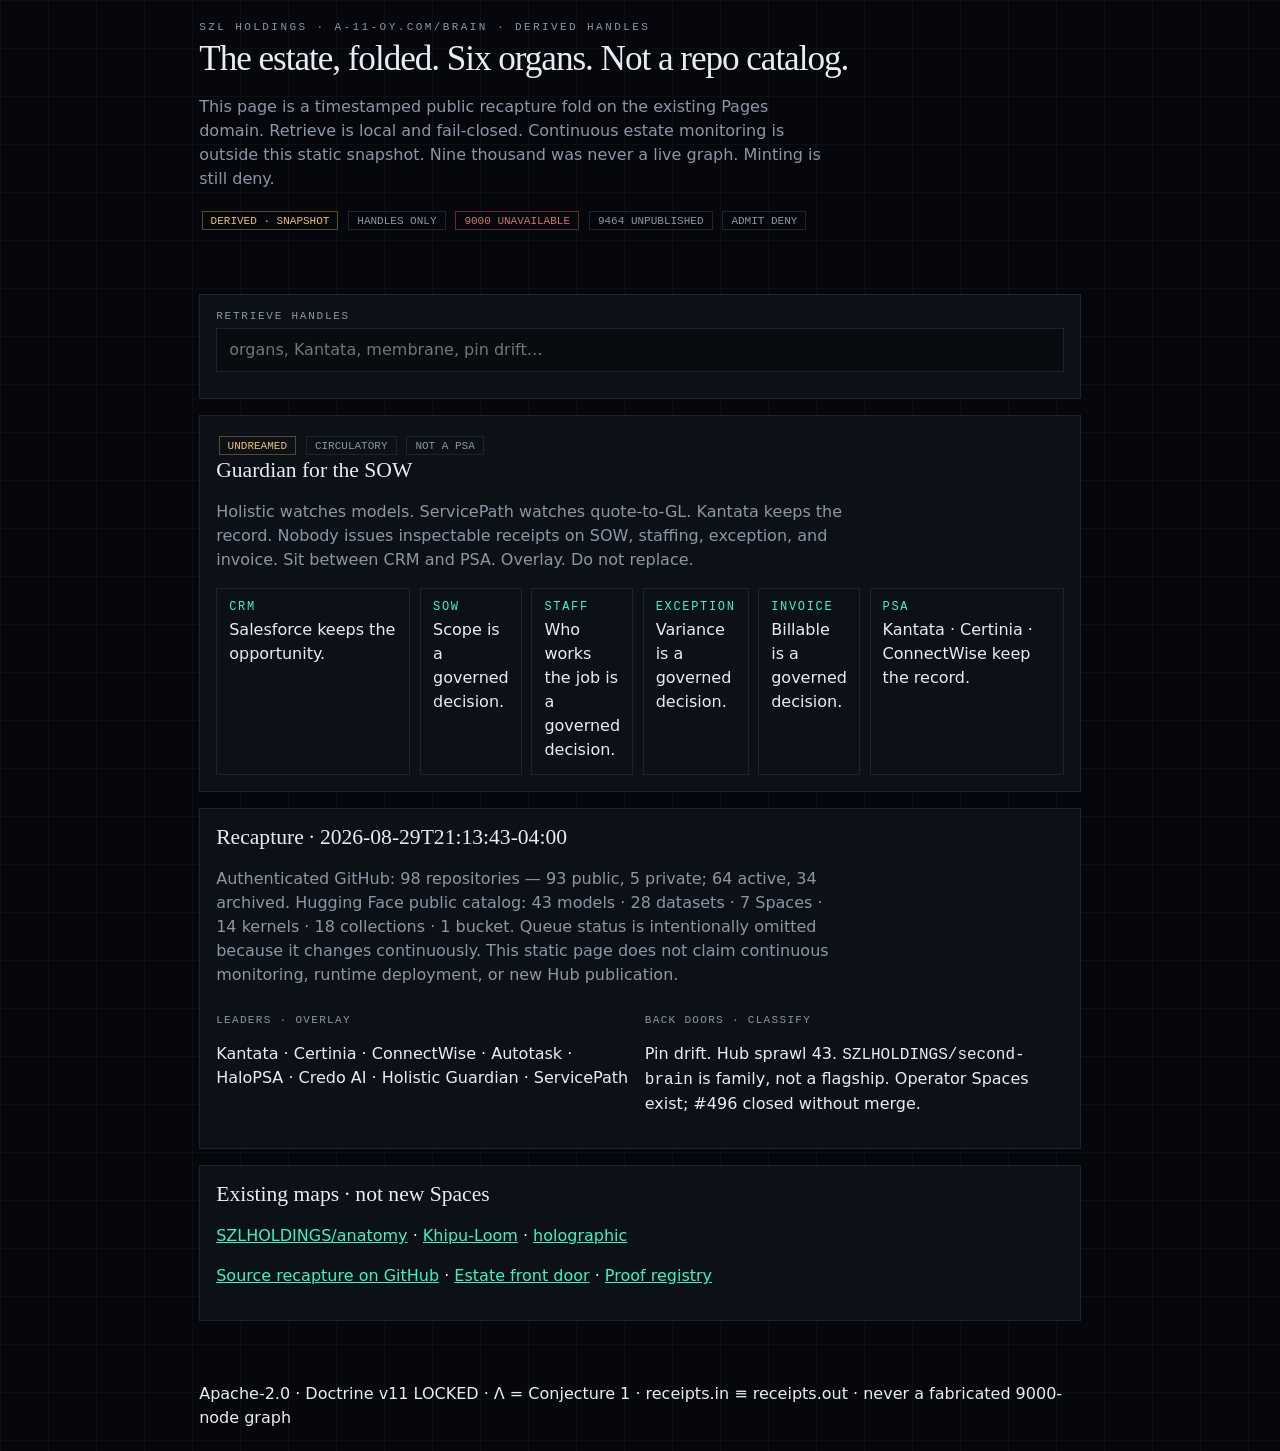
==== brain/index.html @ 0ca871c2 "fix(pages): rebase remaining identities to apex Signed-off-by: szl-build-fix[bot] <41898282+github-a" ====
<!doctype html>
<html lang="en">
<head>
<meta charset="utf-8">
<meta name="viewport" content="width=device-width,initial-scale=1">
<title>Second brain — SZL Holdings · handles only</title>
<meta name="description" content="Derived second brain. Handles only. Fail closed. 9000 UNAVAILABLE. Guardian for the SOW sits between CRM and PSA. Minting DENY.">
<link rel="canonical" href="https://a-11-oy.com/brain/">
<meta name="theme-color" content="#05070d">
<meta property="og:title" content="Second brain — SZL Holdings">
<meta property="og:description" content="Handles only. Fail closed. Guardian for the SOW. Not a 9000-node graph.">
<meta property="og:url" content="https://a-11-oy.com/brain/">
<meta property="og:image" content="https://a-11-oy.com/assets/hero.png">
<style>
:root{--bg:#05070d;--ink:#e8edf4;--muted:#8b96a6;--line:#1c2430;--gold:#e8c074;--proof:#3af4c8;--danger:#d4736a}
*{box-sizing:border-box}html,body{margin:0;background:var(--bg);color:var(--ink);font:16px/1.5 ui-sans-serif,system-ui,sans-serif}
body{min-height:100vh;background-image:linear-gradient(rgba(58,244,200,.04) 1px,transparent 1px),linear-gradient(90deg,rgba(58,244,200,.04) 1px,transparent 1px);background-size:48px 48px}
a{color:var(--proof)}button,input{font:inherit}
header,main,footer{max-width:920px;margin:0 auto;padding:1.4rem 1.2rem}
.ey{font:11px/1 ui-monospace,Menlo,monospace;letter-spacing:.22em;text-transform:uppercase;color:var(--muted)}
h1{font:500 2.2rem/1.1 Georgia,serif;letter-spacing:-.03em;margin:.4rem 0 0}
h2{font:500 1.35rem/1.2 Georgia,serif;margin:0 0 .5rem}
.lede{color:var(--muted);max-width:62ch}
.panel{border:1px solid var(--line);background:#0c1118;padding:1rem;margin:1rem 0}
.chip{display:inline-block;border:1px solid var(--line);padding:.18rem .5rem;margin:.15rem;font:11px ui-monospace,Menlo,monospace;color:var(--muted)}
.gold{color:var(--gold);border-color:#5a4a28}
.danger{color:var(--danger);border-color:#5a2e2a}
.grid{display:grid;gap:.6rem}
@media(min-width:640px){.grid.four{grid-template-columns:repeat(4,1fr)}.grid.three{grid-template-columns:0.8fr 1.6fr 0.8fr}.grid.two{grid-template-columns:1fr 1fr}}
.cell{border:1px solid var(--line);padding:.75rem}
.cell strong{display:block;font:12px/1 ui-monospace,Menlo,monospace;letter-spacing:.14em;text-transform:uppercase;color:var(--proof);margin-bottom:.35rem}
label{display:block;font:11px/1 ui-monospace,Menlo,monospace;letter-spacing:.16em;text-transform:uppercase;color:var(--muted);margin-bottom:.4rem}
input{width:100%;height:44px;background:#080b10;border:1px solid var(--line);color:var(--ink);padding:0 .75rem}
.miss{color:var(--gold);font-size:.9rem}
ul.handles{list-style:none;padding:0;margin:.6rem 0 0}
ul.handles li{border-top:1px solid var(--line);padding:.55rem 0}
.k{font:11px ui-monospace,Menlo,monospace;letter-spacing:.12em;text-transform:uppercase;color:var(--muted)}
button{cursor:pointer;background:transparent;color:var(--proof);border:1px solid #1a5c4e;padding:.55rem .9rem;min-height:44px}
</style>
</head>
<body>
<header>
  <div class="ey">SZL Holdings · a-11-oy.com/brain · derived handles</div>
  <h1>The estate, folded. Six organs. Not a repo catalog.</h1>
  <p class="lede">This page is a timestamped public recapture fold on the existing Pages domain. Retrieve is local and fail-closed. Continuous estate monitoring is outside this static snapshot. Nine thousand was never a live graph. Minting is still deny.</p>
  <span class="chip gold">DERIVED · SNAPSHOT</span>
  <span class="chip">HANDLES ONLY</span>
  <span class="chip danger">9000 UNAVAILABLE</span>
  <span class="chip">9464 UNPUBLISHED</span>
  <span class="chip">ADMIT DENY</span>
</header>
<main>
  <section class="panel">
    <label for="q">Retrieve handles</label>
    <input id="q" type="search" placeholder="organs, Kantata, membrane, pin drift…" autocomplete="off">
    <p class="miss" id="miss" hidden>No handle. Maskaq abstains. Nothing is fabricated LIVE.</p>
    <ul class="handles" id="hits"></ul>
  </section>

  <section class="panel">
    <span class="chip gold">UNDREAMED</span>
    <span class="chip">CIRCULATORY</span>
    <span class="chip">NOT A PSA</span>
    <h2>Guardian for the SOW</h2>
    <p class="lede">Holistic watches models. ServicePath watches quote-to-GL. Kantata keeps the record. Nobody issues inspectable receipts on SOW, staffing, exception, and invoice. Sit between CRM and PSA. Overlay. Do not replace.</p>
    <div class="grid three" style="margin-top:1rem">
      <div class="cell"><strong>CRM</strong>Salesforce keeps the opportunity.</div>
      <div class="grid four">
        <div class="cell"><strong>SOW</strong>Scope is a governed decision.</div>
        <div class="cell"><strong>Staff</strong>Who works the job is a governed decision.</div>
        <div class="cell"><strong>Exception</strong>Variance is a governed decision.</div>
        <div class="cell"><strong>Invoice</strong>Billable is a governed decision.</div>
      </div>
      <div class="cell"><strong>PSA</strong>Kantata · Certinia · ConnectWise keep the record.</div>
    </div>
  </section>

  <section class="panel">
    <h2>Recapture · 2026-08-29T21:13:43-04:00</h2>
    <p class="lede">Authenticated GitHub: 98 repositories — 93 public, 5 private; 64 active, 34 archived. Hugging Face public catalog: 43 models · 28 datasets · 7 Spaces · 14 kernels · 18 collections · 1 bucket. Queue status is intentionally omitted because it changes continuously. This static page does not claim continuous monitoring, runtime deployment, or new Hub publication.</p>
    <div class="grid two" style="margin-top:.8rem">
      <div>
        <p class="k">Leaders · overlay</p>
        <p>Kantata · Certinia · ConnectWise · Autotask · HaloPSA · Credo AI · Holistic Guardian · ServicePath</p>
      </div>
      <div>
        <p class="k">Back doors · classify</p>
        <p>Pin drift. Hub sprawl 43. <code>SZLHOLDINGS/second-brain</code> is family, not a flagship. Operator Spaces exist; #496 closed without merge.</p>
      </div>
    </div>
  </section>

  <section class="panel">
    <h2>Existing maps · not new Spaces</h2>
    <p><a href="https://huggingface.co/spaces/SZLHOLDINGS/anatomy">SZLHOLDINGS/anatomy</a> · <a href="https://huggingface.co/spaces/SZLHOLDINGS/Khipu-Loom">Khipu-Loom</a> · <a href="https://huggingface.co/spaces/SZLHOLDINGS/holographic">holographic</a></p>
    <p><a href="https://github.com/szl-holdings/.github/blob/main/docs/SECOND_BRAIN_GROWN.md">Source recapture on GitHub</a> · <a href="https://a-11-oy.com/">Estate front door</a> · <a href="https://a11oy.net">Proof registry</a></p>
  </section>
</main>
<footer>Apache-2.0 · Doctrine v11 LOCKED · Λ = Conjecture 1 · receipts.in ≡ receipts.out · never a fabricated 9000-node graph</footer>
<script>
const HANDLES = [
  {label:"this OS /brain", kind:"surface", note:"Live derived navigator. Pulse is user-initiated."},
  {label:"a-11-oy.com/brain", kind:"surface", note:"Public fold on the existing Pages domain."},
  {label:"Kantata", kind:"leader", note:"PSA incumbent. Overlay, do not replace."},
  {label:"Certinia", kind:"leader", note:"Salesforce-native PSA. System of record."},
  {label:"ConnectWise PSA", kind:"incumbent", note:"IT/MSP PSA. Ticket-to-billing record."},
  {label:"Autotask PSA", kind:"incumbent", note:"Kaseya Datto. Enterprise MSP record."},
  {label:"HaloPSA", kind:"incumbent", note:"MSP all-in-one. Record stays theirs."},
  {label:"Credo AI", kind:"leader", note:"AI inventory and policy. No SOW receipts."},
  {label:"Holistic AI", kind:"leader", note:"Guardian Agents watch models, not SOWs."},
  {label:"ServicePath", kind:"leader", note:"CRM-GL missing mile. Adjacent, not SOW-to-margin."},
  {label:"Guardian for the SOW", kind:"wedge", note:"Inspectable receipts on SOW, staff, exception, invoice."},
  {label:"Pin drift", kind:"estate", note:"Wrong six pins. Target .github, a11oy, platform, docs-site, a11oy-net, killinchu."},
  {label:"GitHub snapshot 98 repositories", kind:"estate", note:"93 public, 5 private; 64 active, 34 archived at 2026-08-29T21:13:43-04:00."},
  {label:"Hub snapshot 7 Spaces", kind:"estate", note:"43 models, 28 datasets, 14 kernels, 18 collections, and 1 bucket at the same snapshot."},
  {label:"SZLHOLDINGS/second-brain", kind:"estate", note:"Appeared. Classified family. This fold is the public navigator."},
  {label:"9000-node claim", kind:"gap", note:"UNAVAILABLE. cytoscape nodeRepulsion:9000, not a knowledge graph."}
];
const q = document.getElementById("q");
const hits = document.getElementById("hits");
const miss = document.getElementById("miss");
function render(list, abstain){
  miss.hidden = !abstain;
  hits.innerHTML = list.map(h => `<li><p>${h.label}</p><p class="k">${h.kind}</p><p class="lede">${h.note}</p></li>`).join("");
}
q.addEventListener("input", () => {
  const n = q.value.trim().toLowerCase();
  if (n.length < 2) { render([], false); return; }
  const found = HANDLES.filter(h => (h.label+" "+h.note+" "+h.kind).toLowerCase().includes(n)).slice(0,8);
  render(found, found.length === 0);
});
</script>
</body>
</html>
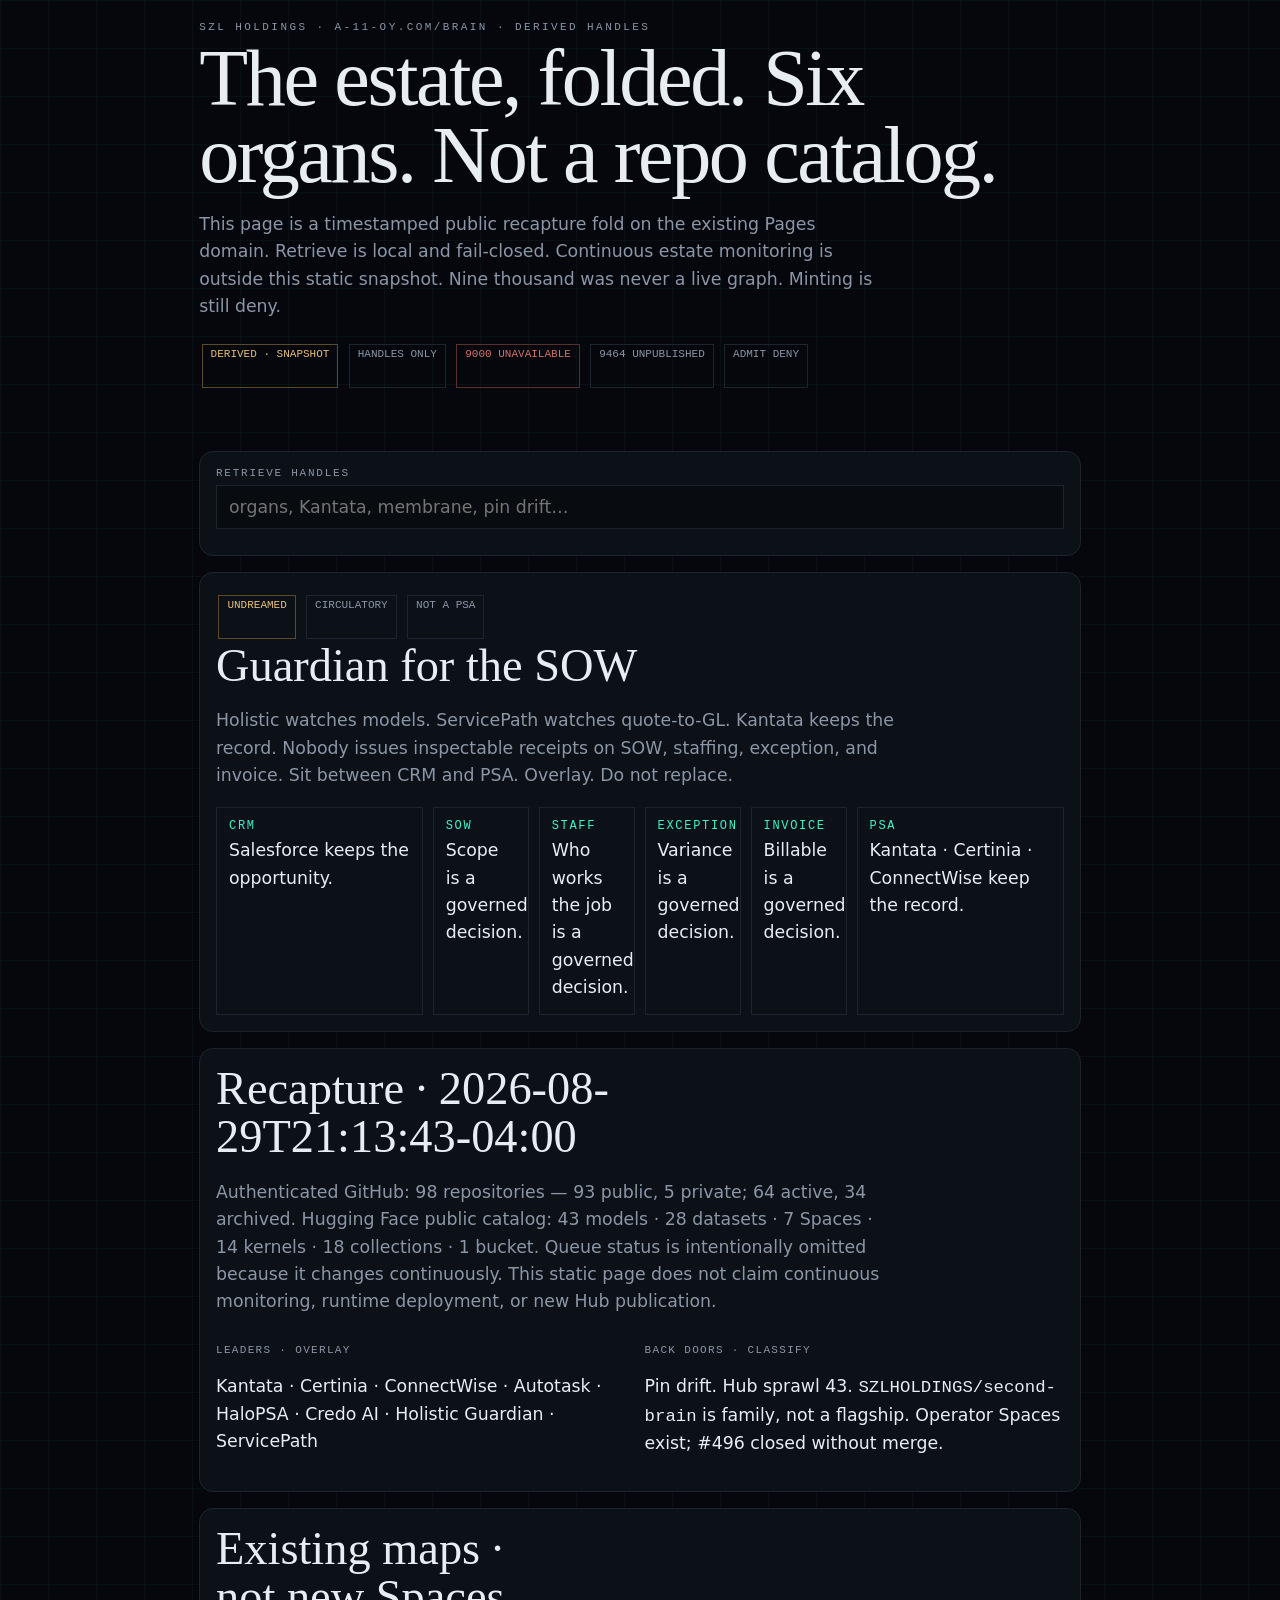
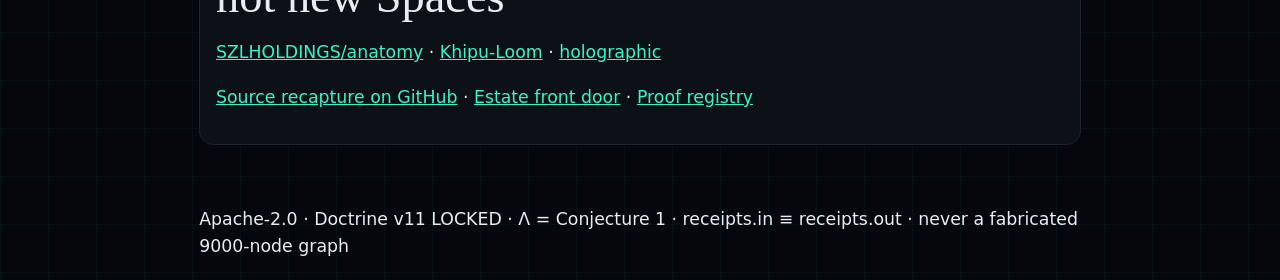
==== commit 58c5d606: "feat(frontend): bind responsive v3 across apex surfaces Signed-off-by: SZL Apex Responsive Controlle" ====
--- a/brain/index.html
+++ b/brain/index.html
@@ -37,6 +37,7 @@
 .k{font:11px ui-monospace,Menlo,monospace;letter-spacing:.12em;text-transform:uppercase;color:var(--muted)}
 button{cursor:pointer;background:transparent;color:var(--proof);border:1px solid #1a5c4e;padding:.55rem .9rem;min-height:44px}
 </style>
+  <link rel="stylesheet" href="/assets/szl-responsive-apex-v3.css" data-szl-responsive-apex-v3="style" />
 </head>
 <body>
 <header>
@@ -130,5 +131,6 @@
   render(found, found.length === 0);
 });
 </script>
+  <script src="/assets/szl-responsive-apex-v3.js" defer data-szl-responsive-apex-v3="script"></script>
 </body>
 </html>
--- a/assets/szl-responsive-apex-v3.css
+++ b/assets/szl-responsive-apex-v3.css
@@ -0,0 +1,362 @@
+/*
+ * SZL Apex Responsive Experience v3
+ * Mobile-first product-front-door composition for a-11-oy.com.
+ * The apex remains a static front door; dynamic runtime functions live at the
+ * canonical A11oy Space and are linked honestly by the published pages.
+ */
+
+:root {
+  --apex-stage: 100rem;
+  --apex-reading: 70ch;
+  --apex-gutter: clamp(1rem, 2.5vw, 2.8rem);
+  --apex-gap: clamp(.85rem, 1.7vw, 1.5rem);
+  --apex-section: clamp(3.5rem, 8vw, 9rem);
+  --apex-touch: 44px;
+  --apex-touch-coarse: 48px;
+  --apex-safe-top: env(safe-area-inset-top, 0px);
+  --apex-safe-bottom: env(safe-area-inset-bottom, 0px);
+  --apex-h1: clamp(2.5rem, 1.65rem + 4.2vw, 7rem);
+  --apex-h2: clamp(1.75rem, 1.3rem + 2vw, 3.7rem);
+  --apex-h3: clamp(1.18rem, 1rem + .85vw, 1.9rem);
+  --apex-body: clamp(.98rem, .94rem + .18vw, 1.12rem);
+  --apex-progress: 0%;
+}
+
+html {
+  min-inline-size: 20rem;
+  max-inline-size: 100%;
+  overflow-x: clip;
+  scroll-padding-top: calc(4.5rem + var(--apex-safe-top));
+  text-size-adjust: 100%;
+  -webkit-text-size-adjust: 100%;
+}
+
+*, *::before, *::after {
+  box-sizing: border-box;
+  min-inline-size: 0;
+}
+
+body {
+  max-inline-size: 100%;
+  overflow-x: clip;
+  font-size: var(--apex-body);
+  line-height: 1.58;
+  text-rendering: optimizeLegibility;
+  -webkit-font-smoothing: antialiased;
+}
+
+body::after {
+  content: "";
+  position: fixed;
+  z-index: 9999;
+  inset-block-start: 0;
+  inset-inline-start: 0;
+  inline-size: var(--apex-progress);
+  block-size: 2px;
+  pointer-events: none;
+  background: currentColor;
+  opacity: .72;
+}
+
+:where(main, [role="main"]) {
+  inline-size: min(100%, var(--apex-stage));
+  margin-inline: auto;
+}
+
+:where(.container, .shell, .stage, .page-shell, .site-shell, .section-inner,
+  [data-apex-container]) {
+  inline-size: min(100%, var(--apex-stage));
+  margin-inline: auto;
+  padding-inline: var(--apex-gutter);
+}
+
+:where(article, section, header, footer, nav, aside) {
+  scroll-margin-top: calc(4.5rem + var(--apex-safe-top));
+}
+
+:where(.prose, .copy, .lede, .description, .intro, [data-apex-reading]) {
+  max-inline-size: var(--apex-reading);
+  overflow-wrap: anywhere;
+  text-wrap: pretty;
+}
+
+:where(h1, h2, h3, h4, h5, h6) {
+  max-inline-size: 24ch;
+  overflow-wrap: anywhere;
+  text-wrap: balance;
+}
+
+h1 { font-size: var(--apex-h1); line-height: .96; }
+h2 { font-size: var(--apex-h2); line-height: 1.04; }
+h3 { font-size: var(--apex-h3); line-height: 1.14; }
+
+:where(p, li, dd, dt, figcaption, blockquote) { overflow-wrap: anywhere; }
+
+:where(img, picture, video, canvas, svg, iframe) {
+  display: block;
+  max-inline-size: 100%;
+}
+:where(img, video, canvas, svg) { block-size: auto; }
+
+:where(canvas, iframe, .visual, .hero-visual, .hologram, [data-apex-visual]) {
+  inline-size: 100%;
+  max-inline-size: 100%;
+  aspect-ratio: var(--apex-visual-ratio, 16 / 9);
+  contain: layout paint;
+}
+
+:where(pre, .code-block, .json-block) {
+  max-inline-size: 100%;
+  overflow: auto;
+  overscroll-behavior-inline: contain;
+  scrollbar-gutter: stable;
+  -webkit-overflow-scrolling: touch;
+  white-space: pre;
+  tab-size: 2;
+}
+
+:where(code, samp, kbd) { font-variant-ligatures: none; }
+
+:where(.table-wrap, .table-scroll, [data-apex-table-scroll]) {
+  max-inline-size: 100%;
+  overflow-x: auto;
+  overscroll-behavior-inline: contain;
+  scrollbar-gutter: stable;
+  -webkit-overflow-scrolling: touch;
+}
+
+:where(table) {
+  inline-size: 100%;
+  max-inline-size: 100%;
+  border-collapse: collapse;
+}
+:where(th, td) { overflow-wrap: anywhere; vertical-align: top; }
+
+:where(button, [role="button"], input, select, textarea, summary,
+  a[class*="button"], a[class*="btn"], .chip, .tab, [role="tab"]) {
+  min-block-size: var(--apex-touch);
+  max-inline-size: 100%;
+  touch-action: manipulation;
+  -webkit-tap-highlight-color: transparent;
+}
+
+:where(button, [role="button"], a, input, select, textarea, summary, [tabindex]):focus-visible {
+  outline: max(2px, .14em) solid currentColor;
+  outline-offset: 3px;
+}
+
+:where(input:not([type="checkbox"]):not([type="radio"]), select, textarea) {
+  inline-size: 100%;
+  max-inline-size: 100%;
+  font: inherit;
+}
+
+:where(dialog, [role="dialog"], .modal, .drawer, .sheet) {
+  max-inline-size: min(calc(100vw - 2 * var(--apex-gutter)), 72rem);
+  max-block-size: min(90dvh, 60rem);
+  overflow: auto;
+  overscroll-behavior: contain;
+}
+
+:where(.grid, .card-grid, .feature-grid, .metric-grid, .product-grid,
+  .surface-grid, [data-apex-grid]) {
+  display: grid;
+  grid-template-columns: repeat(auto-fit, minmax(min(100%, var(--apex-grid-min, 17rem)), 1fr));
+  gap: var(--apex-gap);
+  align-items: stretch;
+}
+
+:where(.cluster, .actions, .button-row, .chip-row, .nav-links,
+  [data-apex-cluster]) {
+  display: flex;
+  flex-wrap: wrap;
+  gap: clamp(.5rem, 1vw, .9rem);
+  align-items: center;
+}
+
+:where(.hero, .masthead, [data-apex-hero]) {
+  min-block-size: min(82svh, 64rem);
+  padding-block: clamp(5rem, 11vh, 10rem) clamp(3rem, 8vh, 7rem);
+}
+
+:where(.hero-grid, .split, .two-column, [data-apex-split]) {
+  display: grid;
+  grid-template-columns: minmax(0, 1.05fr) minmax(0, .95fr);
+  gap: clamp(1.5rem, 4vw, 5rem);
+  align-items: center;
+}
+
+:where(.card, .panel, .tile, .module, .surface, [data-apex-panel]) {
+  container-type: inline-size;
+  border-radius: clamp(12px, 1.1vw, 22px);
+}
+
+:where(header[role="banner"], .site-header, .topbar, .nav-shell) {
+  max-inline-size: 100%;
+  padding-block-start: var(--apex-safe-top);
+}
+
+:where(.fixed-nav, .bottom-nav, .command-dock, [data-apex-dock]) {
+  max-inline-size: calc(100vw - 2 * max(.5rem, env(safe-area-inset-left, 0px)));
+  max-block-size: calc(100dvh - 1rem - var(--apex-safe-top) - var(--apex-safe-bottom));
+}
+
+:where(.status-page, .pointer-page, [data-apex-pointer]) {
+  min-block-size: 100svh;
+  display: grid;
+  place-items: center;
+  padding: max(var(--apex-gutter), var(--apex-safe-top)) var(--apex-gutter) max(var(--apex-gutter), var(--apex-safe-bottom));
+}
+
+:where(.status-page > *, .pointer-page > *, [data-apex-pointer] > *) {
+  inline-size: min(100%, 48rem);
+}
+
+@container (max-width: 28rem) {
+  :where(.card, .panel, .tile, .module, .surface, [data-apex-panel]) {
+    --apex-panel-padding: 1rem;
+  }
+  :where(.card-header, .panel-header, .module-header) {
+    align-items: flex-start;
+    flex-direction: column;
+  }
+}
+
+@media (max-width: 47.999rem) {
+  :root {
+    --apex-gutter: clamp(.875rem, 4.5vw, 1.25rem);
+    --apex-gap: .85rem;
+    --apex-section: clamp(3rem, 12vw, 5rem);
+    --apex-visual-ratio: 4 / 3;
+  }
+
+  body { line-height: 1.52; }
+
+  :where(.hero, .masthead, [data-apex-hero]) {
+    min-block-size: auto;
+    padding-block: clamp(4.75rem, 16vw, 7rem) clamp(2.5rem, 10vw, 4rem);
+  }
+
+  :where(.hero-grid, .split, .two-column, [data-apex-split]) {
+    grid-template-columns: minmax(0, 1fr);
+    gap: 1.5rem;
+  }
+
+  :where(.hero-copy, .split-copy) { order: 1; }
+  :where(.hero-visual, .split-visual, [data-apex-visual]) { order: 2; }
+
+  :where(.grid, .card-grid, .feature-grid, .metric-grid, .product-grid,
+    .surface-grid, [data-apex-grid]) {
+    grid-template-columns: minmax(0, 1fr);
+  }
+
+  :where(.actions, .button-row, [data-apex-actions]) > :where(a, button) {
+    flex: 1 1 10rem;
+    justify-content: center;
+  }
+
+  :where(.fixed-nav, .bottom-nav, .command-dock, [data-apex-dock]) {
+    inset-inline: max(.5rem, env(safe-area-inset-left, 0px));
+    inline-size: auto;
+    transform: none;
+  }
+}
+
+@media (max-height: 31rem) and (orientation: landscape) {
+  :where(.hero, .masthead, [data-apex-hero]) {
+    min-block-size: auto;
+    padding-block: 4rem 2rem;
+  }
+  :where(.fixed-nav, .bottom-nav, .command-dock, [data-apex-dock]) {
+    max-block-size: calc(100dvh - 1rem);
+    overflow-y: auto;
+  }
+}
+
+@media (min-width: 48rem) and (max-width: 79.999rem) {
+  :root {
+    --apex-stage: 76rem;
+    --apex-grid-min: 15rem;
+  }
+}
+
+@media (min-width: 100rem) {
+  :root {
+    --apex-stage: min(92vw, 120rem);
+    --apex-reading: 76ch;
+    --apex-gutter: clamp(2rem, 3vw, 4.5rem);
+    --apex-gap: clamp(1.25rem, 1.5vw, 2.2rem);
+    --apex-grid-min: 20rem;
+  }
+
+  :where(.hero-grid, .split, .two-column, [data-apex-split]) {
+    grid-template-columns: minmax(32rem, .9fr) minmax(40rem, 1.1fr);
+  }
+
+  :where(.surface-grid[data-apex-theatre], [data-apex-theatre-grid]) {
+    grid-template-columns: repeat(12, minmax(0, 1fr));
+  }
+
+  :where([data-apex-span="3"]) { grid-column: span 3; }
+  :where([data-apex-span="4"]) { grid-column: span 4; }
+  :where([data-apex-span="6"]) { grid-column: span 6; }
+  :where([data-apex-span="8"]) { grid-column: span 8; }
+  :where([data-apex-span="12"]) { grid-column: 1 / -1; }
+}
+
+@media (min-width: 150rem) {
+  :root {
+    --apex-stage: 136rem;
+    --apex-body: 1.16rem;
+    --apex-grid-min: 22rem;
+  }
+}
+
+@media (pointer: coarse) {
+  :where(input:not([type="checkbox"]):not([type="radio"]), select, textarea) {
+    font-size: max(16px, 1em);
+  }
+  :where(button, [role="button"], summary, a[class*="button"], a[class*="btn"],
+    .chip, .tab, [role="tab"]) {
+    min-block-size: var(--apex-touch-coarse);
+  }
+}
+
+@media (prefers-reduced-motion: reduce) {
+  html { scroll-behavior: auto !important; }
+  *, *::before, *::after {
+    scroll-behavior: auto !important;
+    animation-duration: .001ms !important;
+    animation-iteration-count: 1 !important;
+    transition-duration: .001ms !important;
+  }
+}
+
+@media (prefers-contrast: more) {
+  :where(.card, .panel, .tile, .module, .surface, [data-apex-panel]) {
+    border-width: max(1px, .08em);
+  }
+}
+
+@media (forced-colors: active) {
+  body::after { background: Highlight; }
+  :where(button, [role="button"], input, select, textarea, summary, a,
+    .card, .panel, .tile, .module, .surface) {
+    forced-color-adjust: auto;
+  }
+}
+
+@media print {
+  :root { --apex-stage: none; }
+  html, body { overflow: visible; }
+  body::after,
+  :where(.fixed-nav, .bottom-nav, .command-dock, [data-apex-dock],
+    canvas[aria-hidden="true"], .ambient-field, .hologram-field) {
+    display: none !important;
+  }
+  :where(main, [role="main"], .container, .shell, .stage) {
+    max-inline-size: none;
+    padding: 0;
+  }
+  :where(a[href])::after { content: " (" attr(href) ")"; font-size: .8em; }
+}
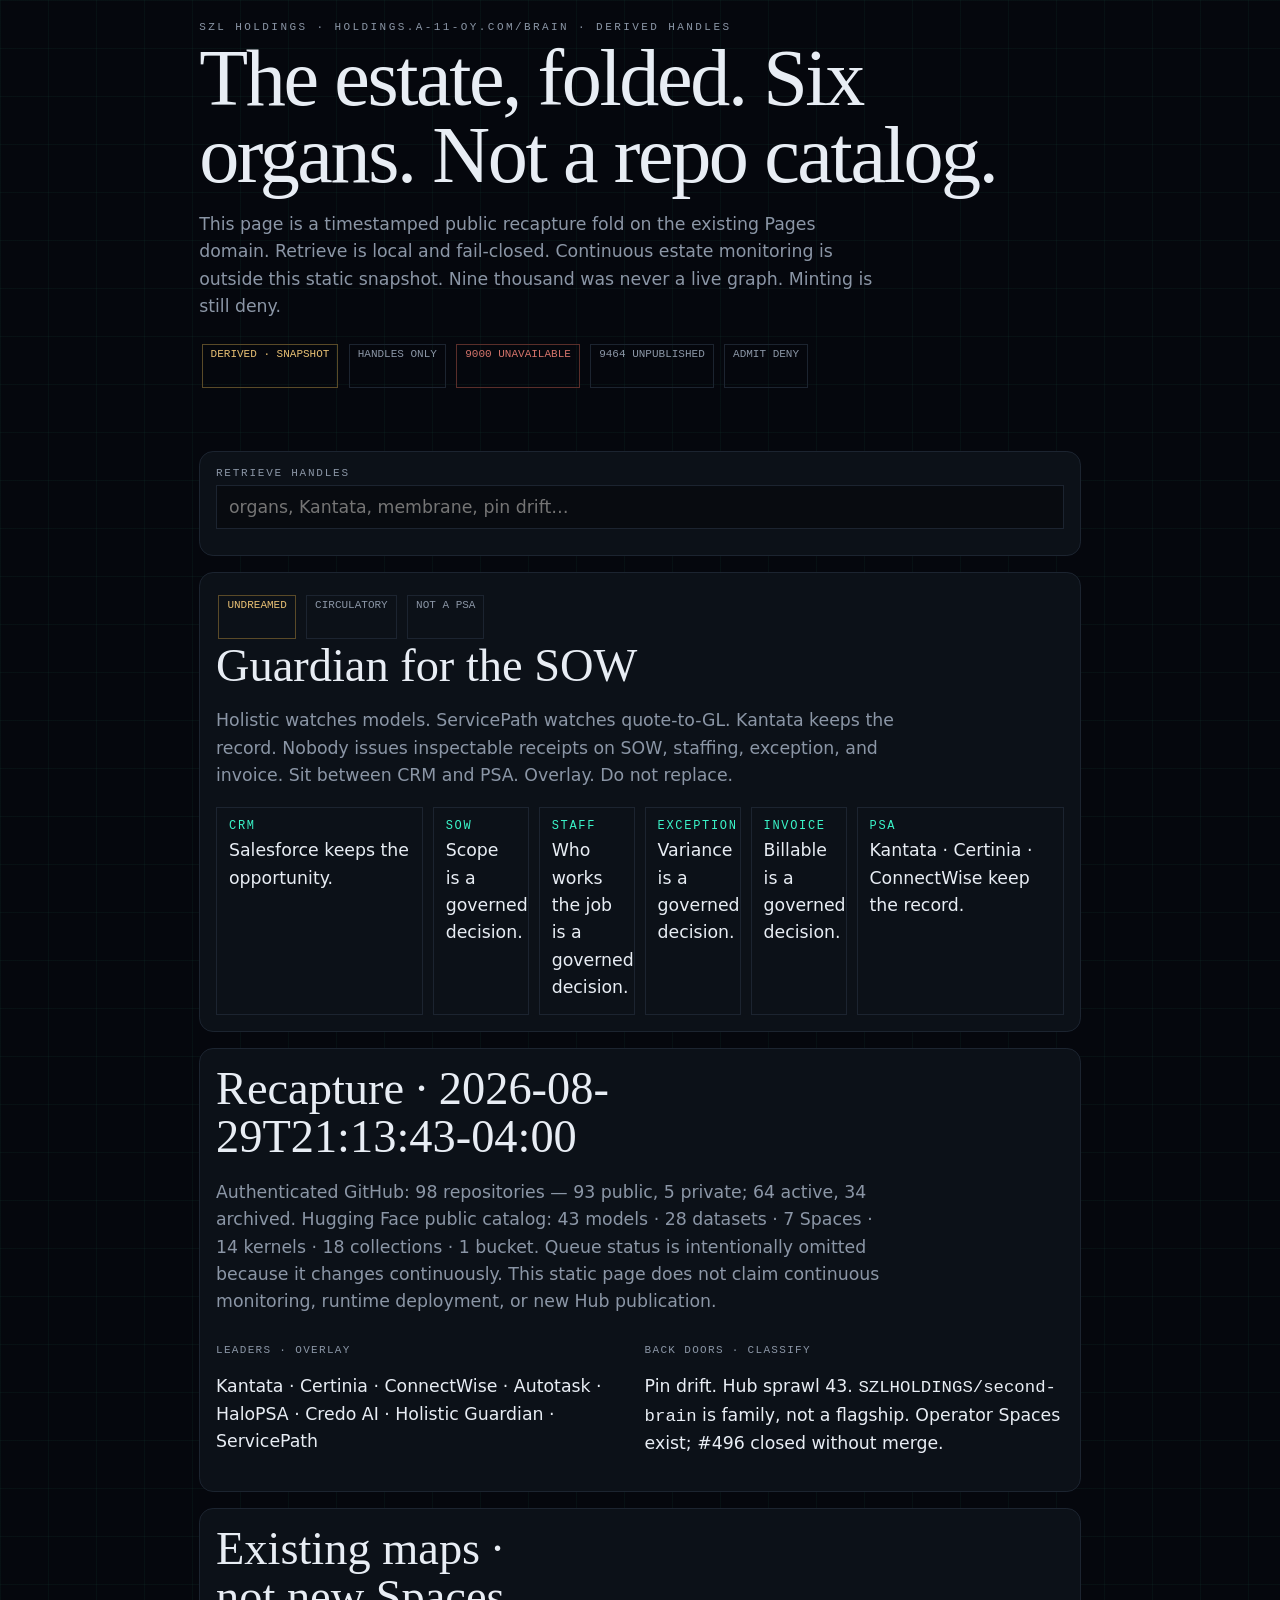
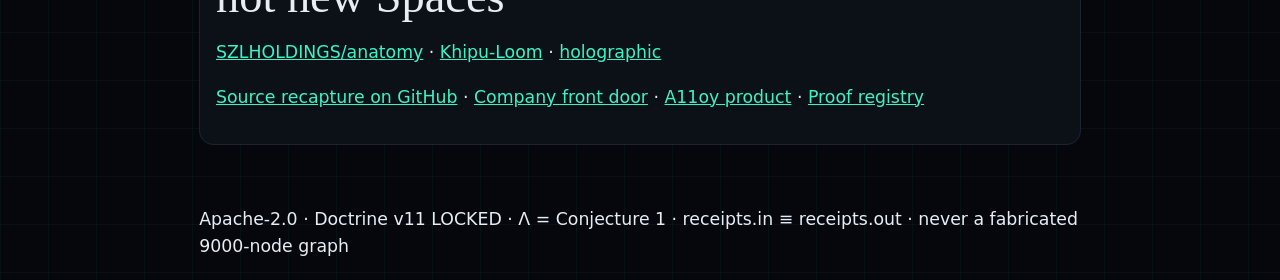
==== commit 8b5828f6: "fix(pages): restore company origin and truthful product catalog Signed-off-by: Lutar, Stephen P. <st" ====
--- a/brain/index.html
+++ b/brain/index.html
@@ -5,12 +5,12 @@
 <meta name="viewport" content="width=device-width,initial-scale=1">
 <title>Second brain — SZL Holdings · handles only</title>
 <meta name="description" content="Derived second brain. Handles only. Fail closed. 9000 UNAVAILABLE. Guardian for the SOW sits between CRM and PSA. Minting DENY.">
-<link rel="canonical" href="https://a-11-oy.com/brain/">
+<link rel="canonical" href="https://holdings.a-11-oy.com/brain/">
 <meta name="theme-color" content="#05070d">
 <meta property="og:title" content="Second brain — SZL Holdings">
 <meta property="og:description" content="Handles only. Fail closed. Guardian for the SOW. Not a 9000-node graph.">
-<meta property="og:url" content="https://a-11-oy.com/brain/">
-<meta property="og:image" content="https://a-11-oy.com/assets/hero.png">
+<meta property="og:url" content="https://holdings.a-11-oy.com/brain/">
+<meta property="og:image" content="https://holdings.a-11-oy.com/assets/hero.png">
 <style>
 :root{--bg:#05070d;--ink:#e8edf4;--muted:#8b96a6;--line:#1c2430;--gold:#e8c074;--proof:#3af4c8;--danger:#d4736a}
 *{box-sizing:border-box}html,body{margin:0;background:var(--bg);color:var(--ink);font:16px/1.5 ui-sans-serif,system-ui,sans-serif}
@@ -41,7 +41,7 @@
 </head>
 <body>
 <header>
-  <div class="ey">SZL Holdings · a-11-oy.com/brain · derived handles</div>
+  <div class="ey">SZL Holdings · holdings.a-11-oy.com/brain · derived handles</div>
   <h1>The estate, folded. Six organs. Not a repo catalog.</h1>
   <p class="lede">This page is a timestamped public recapture fold on the existing Pages domain. Retrieve is local and fail-closed. Continuous estate monitoring is outside this static snapshot. Nine thousand was never a live graph. Minting is still deny.</p>
   <span class="chip gold">DERIVED · SNAPSHOT</span>
@@ -94,14 +94,14 @@
   <section class="panel">
     <h2>Existing maps · not new Spaces</h2>
     <p><a href="https://huggingface.co/spaces/SZLHOLDINGS/anatomy">SZLHOLDINGS/anatomy</a> · <a href="https://huggingface.co/spaces/SZLHOLDINGS/Khipu-Loom">Khipu-Loom</a> · <a href="https://huggingface.co/spaces/SZLHOLDINGS/holographic">holographic</a></p>
-    <p><a href="https://github.com/szl-holdings/.github/blob/main/docs/SECOND_BRAIN_GROWN.md">Source recapture on GitHub</a> · <a href="https://a-11-oy.com/">Estate front door</a> · <a href="https://a11oy.net">Proof registry</a></p>
+    <p><a href="https://github.com/szl-holdings/.github/blob/main/docs/SECOND_BRAIN_GROWN.md">Source recapture on GitHub</a> · <a href="https://holdings.a-11-oy.com/">Company front door</a> · <a href="https://a-11-oy.com/">A11oy product</a> · <a href="https://a11oy.net">Proof registry</a></p>
   </section>
 </main>
 <footer>Apache-2.0 · Doctrine v11 LOCKED · Λ = Conjecture 1 · receipts.in ≡ receipts.out · never a fabricated 9000-node graph</footer>
 <script>
 const HANDLES = [
-  {label:"this OS /brain", kind:"surface", note:"Live derived navigator. Pulse is user-initiated."},
-  {label:"a-11-oy.com/brain", kind:"surface", note:"Public fold on the existing Pages domain."},
+  {label:"this OS /brain", kind:"surface", note:"Static derived navigator. Pulse is user-initiated."},
+  {label:"holdings.a-11-oy.com/brain", kind:"surface", note:"Public fold on the company Pages domain."},
   {label:"Kantata", kind:"leader", note:"PSA incumbent. Overlay, do not replace."},
   {label:"Certinia", kind:"leader", note:"Salesforce-native PSA. System of record."},
   {label:"ConnectWise PSA", kind:"incumbent", note:"IT/MSP PSA. Ticket-to-billing record."},
--- a/assets/szl-responsive-apex-v3.css
+++ b/assets/szl-responsive-apex-v3.css
@@ -1,6 +1,6 @@
 /*
  * SZL Apex Responsive Experience v3
- * Mobile-first product-front-door composition for a-11-oy.com.
+ * Mobile-first company-front-door composition for holdings.a-11-oy.com.
  * The apex remains a static front door; dynamic runtime functions live at the
  * canonical A11oy Space and are linked honestly by the published pages.
  */
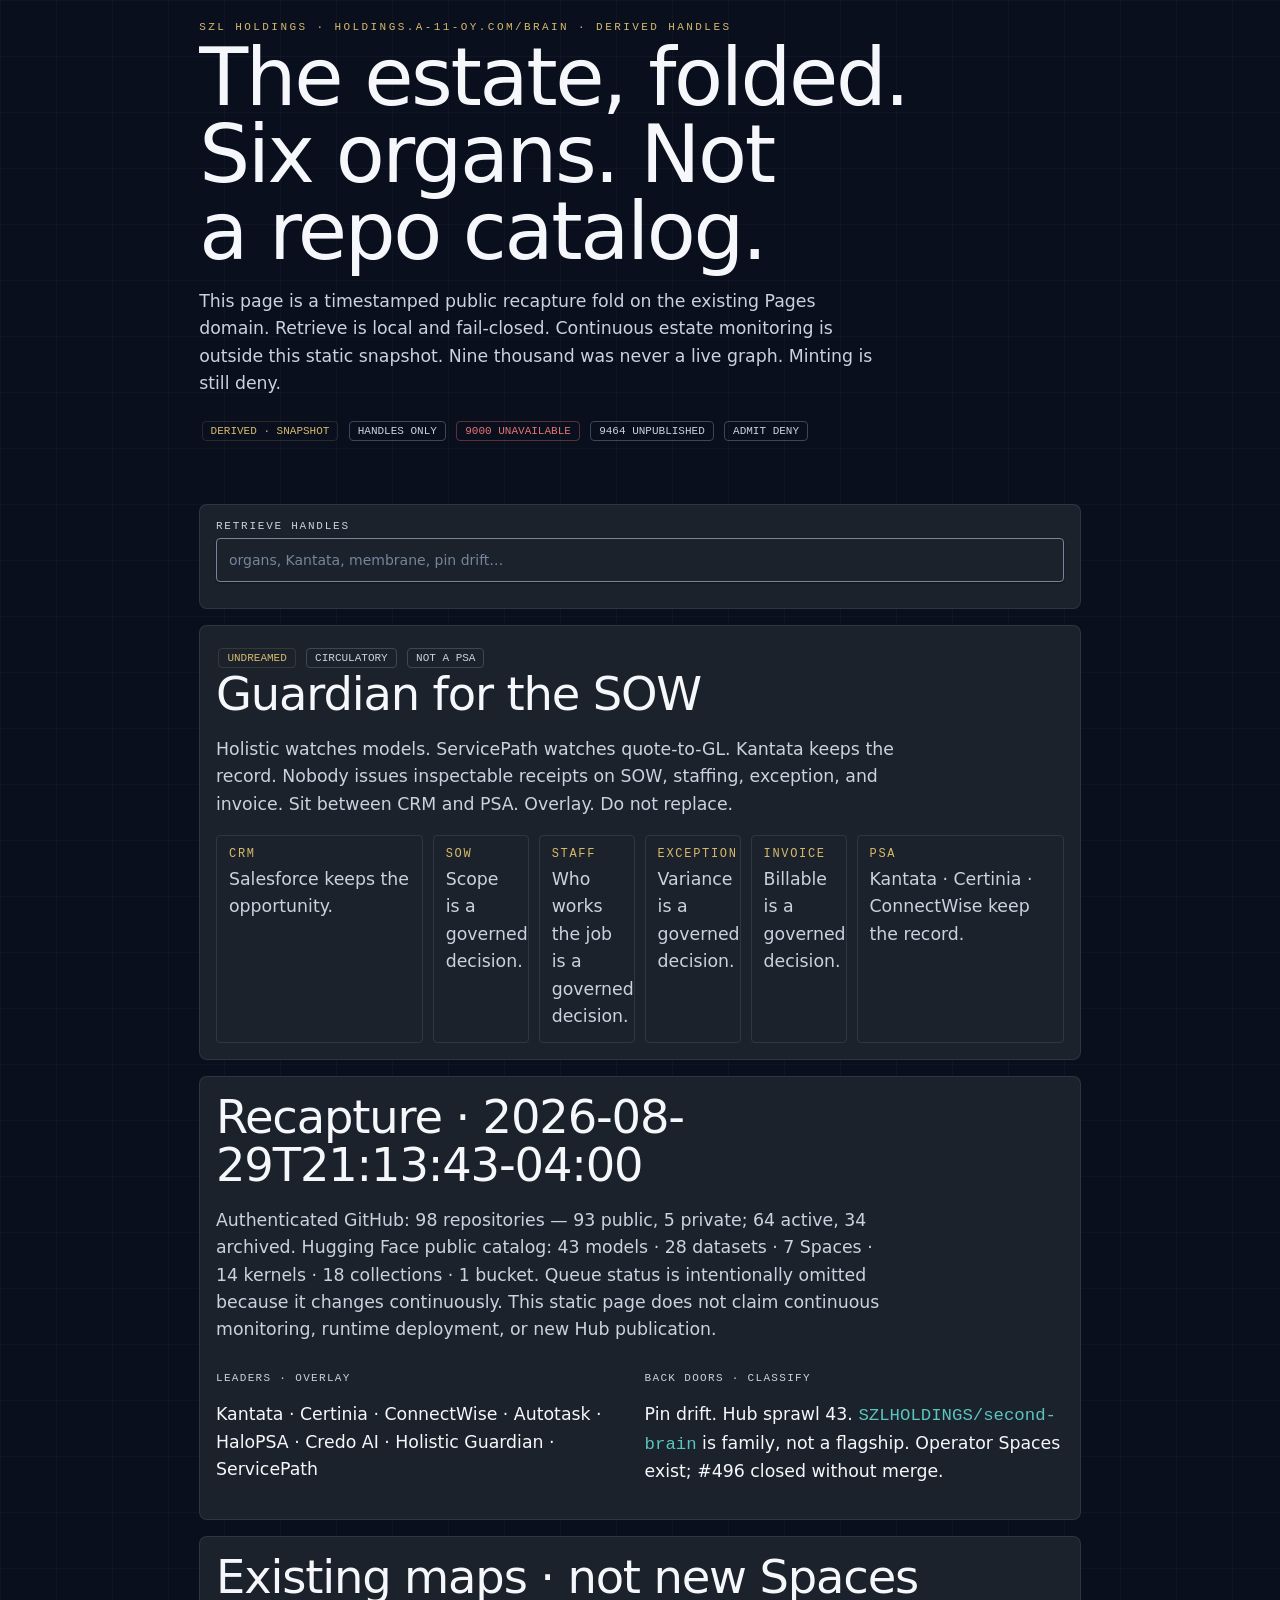
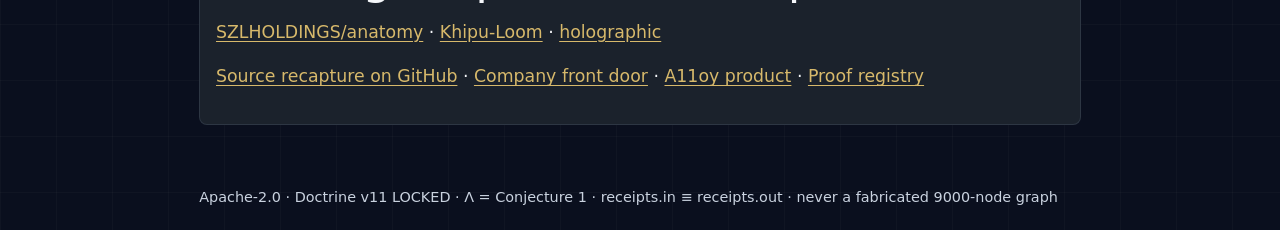
==== commit 001fa03b: "feat(brand): adopt SZL Kanchay design system — public site Move holdings.a-11-oy.com onto SZL Kancha" ====
--- a/brain/index.html
+++ b/brain/index.html
@@ -6,40 +6,46 @@
 <title>Second brain — SZL Holdings · handles only</title>
 <meta name="description" content="Derived second brain. Handles only. Fail closed. 9000 UNAVAILABLE. Guardian for the SOW sits between CRM and PSA. Minting DENY.">
 <link rel="canonical" href="https://holdings.a-11-oy.com/brain/">
-<meta name="theme-color" content="#05070d">
+<meta name="theme-color" content="#0a0f1e">
 <meta property="og:title" content="Second brain — SZL Holdings">
 <meta property="og:description" content="Handles only. Fail closed. Guardian for the SOW. Not a 9000-node graph.">
 <meta property="og:url" content="https://holdings.a-11-oy.com/brain/">
 <meta property="og:image" content="https://holdings.a-11-oy.com/assets/hero.png">
+<link rel="icon" href="/assets/kanchay/marks/szl-mark-gold.svg" type="image/svg+xml">
+<link rel="stylesheet" href="/assets/kanchay/kanchay.css">
+<link rel="stylesheet" href="/assets/kanchay/kanchay-components.css">
 <style>
-:root{--bg:#05070d;--ink:#e8edf4;--muted:#8b96a6;--line:#1c2430;--gold:#e8c074;--proof:#3af4c8;--danger:#d4736a}
-*{box-sizing:border-box}html,body{margin:0;background:var(--bg);color:var(--ink);font:16px/1.5 ui-sans-serif,system-ui,sans-serif}
-body{min-height:100vh;background-image:linear-gradient(rgba(58,244,200,.04) 1px,transparent 1px),linear-gradient(90deg,rgba(58,244,200,.04) 1px,transparent 1px);background-size:48px 48px}
-a{color:var(--proof)}button,input{font:inherit}
+*{box-sizing:border-box}html,body{margin:0;background:var(--color-a11oy-bg);color:var(--color-a11oy-text);font:16px/1.5 var(--font-sans)}
+body{min-height:100vh;background-image:linear-gradient(color-mix(in srgb,var(--color-a11oy-text) 2.5%,transparent) 1px,transparent 1px),linear-gradient(90deg,color-mix(in srgb,var(--color-a11oy-text) 2.5%,transparent) 1px,transparent 1px);background-size:56px 56px}
+a{color:var(--color-a11oy-gold);text-underline-offset:3px}a:hover{color:var(--gold-bright)}button,input{font:inherit}
 header,main,footer{max-width:920px;margin:0 auto;padding:1.4rem 1.2rem}
-.ey{font:11px/1 ui-monospace,Menlo,monospace;letter-spacing:.22em;text-transform:uppercase;color:var(--muted)}
-h1{font:500 2.2rem/1.1 Georgia,serif;letter-spacing:-.03em;margin:.4rem 0 0}
-h2{font:500 1.35rem/1.2 Georgia,serif;margin:0 0 .5rem}
-.lede{color:var(--muted);max-width:62ch}
-.panel{border:1px solid var(--line);background:#0c1118;padding:1rem;margin:1rem 0}
-.chip{display:inline-block;border:1px solid var(--line);padding:.18rem .5rem;margin:.15rem;font:11px ui-monospace,Menlo,monospace;color:var(--muted)}
-.gold{color:var(--gold);border-color:#5a4a28}
-.danger{color:var(--danger);border-color:#5a2e2a}
+.ey{font:11px/1 var(--font-mono);letter-spacing:.22em;text-transform:uppercase;color:var(--color-a11oy-gold)}
+h1{font:300 2.2rem/1.1 var(--font-display);letter-spacing:-.03em;margin:.4rem 0 0}
+h2{font:300 1.35rem/1.2 var(--font-display);letter-spacing:-.025em;margin:0 0 .5rem}
+.lede{color:var(--color-a11oy-text-sub);max-width:62ch}
+.panel{border:1px solid var(--color-a11oy-border-subtle);border-radius:var(--radius-md);background:var(--color-a11oy-surface);padding:1rem;margin:1rem 0}
+.chip{display:inline-flex;align-items:center;min-block-size:0;border:1px solid var(--color-a11oy-border);border-radius:var(--radius-sm);padding:.18rem .5rem;margin:.15rem;font:11px var(--font-mono);color:var(--color-a11oy-text-sub)}
+.gold{color:var(--color-a11oy-gold);border-color:var(--gold-line)}
+.danger{color:var(--color-ink-danger);border-color:color-mix(in srgb,var(--color-ink-danger) 35%,transparent)}
 .grid{display:grid;gap:.6rem}
 @media(min-width:640px){.grid.four{grid-template-columns:repeat(4,1fr)}.grid.three{grid-template-columns:0.8fr 1.6fr 0.8fr}.grid.two{grid-template-columns:1fr 1fr}}
-.cell{border:1px solid var(--line);padding:.75rem}
-.cell strong{display:block;font:12px/1 ui-monospace,Menlo,monospace;letter-spacing:.14em;text-transform:uppercase;color:var(--proof);margin-bottom:.35rem}
-label{display:block;font:11px/1 ui-monospace,Menlo,monospace;letter-spacing:.16em;text-transform:uppercase;color:var(--muted);margin-bottom:.4rem}
-input{width:100%;height:44px;background:#080b10;border:1px solid var(--line);color:var(--ink);padding:0 .75rem}
-.miss{color:var(--gold);font-size:.9rem}
+.cell{border:1px solid var(--color-a11oy-border-subtle);border-radius:var(--radius-sm);padding:.75rem;color:var(--color-a11oy-text-sub)}
+.cell strong{display:block;font:12px/1 var(--font-mono);letter-spacing:.14em;text-transform:uppercase;color:var(--color-a11oy-gold);margin-bottom:.35rem}
+label{display:block;font:11px/1 var(--font-mono);letter-spacing:.16em;text-transform:uppercase;color:var(--color-a11oy-text-sub);margin-bottom:.4rem}
+.panel .kc-input{height:var(--szl-touch-target)}
+.miss{color:var(--color-ink-caution);font-size:.9rem}
 ul.handles{list-style:none;padding:0;margin:.6rem 0 0}
-ul.handles li{border-top:1px solid var(--line);padding:.55rem 0}
-.k{font:11px ui-monospace,Menlo,monospace;letter-spacing:.12em;text-transform:uppercase;color:var(--muted)}
-button{cursor:pointer;background:transparent;color:var(--proof);border:1px solid #1a5c4e;padding:.55rem .9rem;min-height:44px}
+ul.handles li{border-top:1px solid var(--color-a11oy-border-subtle);padding:.55rem 0}
+.k{font:11px var(--font-mono);letter-spacing:.12em;text-transform:uppercase;color:var(--color-a11oy-text-sub)}
+footer{color:var(--color-a11oy-text-sub);font-size:.9rem}
+code{font-family:var(--font-mono);color:var(--color-ink-signal)}
+.skip-link{position:absolute;left:1rem;top:1rem;z-index:10;padding:.6rem .9rem;border-radius:var(--radius-sm);background:var(--color-a11oy-gold);color:var(--color-on-accent);font:500 14px/1.4 var(--font-sans);text-decoration:none;transform:translateY(-200%)}
+.skip-link:focus{transform:none;color:var(--color-on-accent)}main:focus{outline:none}
 </style>
   <link rel="stylesheet" href="/assets/szl-responsive-apex-v3.css" data-szl-responsive-apex-v3="style" />
 </head>
 <body>
+<a class="skip-link" href="#main">Skip to main content</a>
 <header>
   <div class="ey">SZL Holdings · holdings.a-11-oy.com/brain · derived handles</div>
   <h1>The estate, folded. Six organs. Not a repo catalog.</h1>
@@ -50,10 +56,10 @@
   <span class="chip">9464 UNPUBLISHED</span>
   <span class="chip">ADMIT DENY</span>
 </header>
-<main>
+<main id="main" tabindex="-1">
   <section class="panel">
     <label for="q">Retrieve handles</label>
-    <input id="q" type="search" placeholder="organs, Kantata, membrane, pin drift…" autocomplete="off">
+    <input id="q" class="kc-input" type="search" placeholder="organs, Kantata, membrane, pin drift…" autocomplete="off">
     <p class="miss" id="miss" hidden>No handle. Maskaq abstains. Nothing is fabricated LIVE.</p>
     <ul class="handles" id="hits"></ul>
   </section>
--- a/assets/kanchay/kanchay.css
+++ b/assets/kanchay/kanchay.css
@@ -0,0 +1,206 @@
+/* SZL Kanchay tokens v1.0.0
+   SPDX-License-Identifier: Apache-2.0
+   (c) 2026 Lutar, Stephen P. - SZL Holdings - ORCID 0009-0001-0110-4173
+   Generated from the SZL Kanchay design system (tokens.json v1). Do not hand-edit:
+   change tokens.json in szl-holdings/szl-brand and regenerate. */
+
+@font-face { font-family: 'Space Grotesk'; font-style: normal; font-weight: 300 700; font-display: swap;
+  src: url('./fonts/SpaceGrotesk-latin.woff2') format('woff2'); unicode-range: U+0000-00FF, U+0131, U+0152-0153, U+02BB-02BC, U+02C6, U+02DA, U+02DC, U+0304, U+0308, U+0329, U+2000-206F, U+20AC, U+2122, U+2191, U+2193, U+2212, U+2215, U+FEFF, U+FFFD; }
+@font-face { font-family: 'Inter'; font-style: normal; font-weight: 400 600; font-display: swap;
+  src: url('./fonts/Inter-latin.woff2') format('woff2'); unicode-range: U+0000-00FF, U+0131, U+0152-0153, U+02BB-02BC, U+02C6, U+02DA, U+02DC, U+0304, U+0308, U+0329, U+2000-206F, U+20AC, U+2122, U+2191, U+2193, U+2212, U+2215, U+FEFF, U+FFFD; }
+@font-face { font-family: 'JetBrains Mono'; font-style: normal; font-weight: 400 700; font-display: swap;
+  src: url('./fonts/JetBrainsMono-latin.woff2') format('woff2'); unicode-range: U+0000-00FF, U+0131, U+0152-0153, U+02BB-02BC, U+02C6, U+02DA, U+02DC, U+0304, U+0308, U+0329, U+2000-206F, U+20AC, U+2122, U+2191, U+2193, U+2212, U+2215, U+FEFF, U+FFFD; }
+
+:root {
+  color-scheme: dark;
+  --color-yawar-50: #fdecec;
+  --color-yawar-100: #f9cfcf;
+  --color-yawar-200: #f0a3a3;
+  --color-yawar-300: #e57373;
+  --color-yawar-400: #d65151;
+  --color-yawar-500: #c0392b;
+  --color-yawar-600: #a32a1f;
+  --color-yawar-700: #822018;
+  --color-yawar-800: #5e1712;
+  --color-yawar-900: #3d0f0c;
+  --color-yuyay-50: #e6f7f6;
+  --color-yuyay-100: #bfeae8;
+  --color-yuyay-200: #8fd9d5;
+  --color-yuyay-300: #5cc4bf;
+  --color-yuyay-400: #34aaa4;
+  --color-yuyay-500: #168f89;
+  --color-yuyay-600: #0f726e;
+  --color-yuyay-700: #0b5957;
+  --color-yuyay-800: #083f3e;
+  --color-yuyay-900: #052827;
+  --color-hatun-50: #faf5e9;
+  --color-hatun-100: #f0e3c4;
+  --color-hatun-200: #e4cf99;
+  --color-hatun-300: #d7b96b;
+  --color-hatun-400: #cda64a;
+  --color-hatun-500: #c08f2f;
+  --color-hatun-600: #a3741f;
+  --color-hatun-700: #825a18;
+  --color-hatun-800: #5e4012;
+  --color-hatun-900: #3d290b;
+  --color-gray-50: #f5f7fa;
+  --color-gray-100: #e6eaf1;
+  --color-gray-200: #c9d2df;
+  --color-gray-300: #a4b1c4;
+  --color-gray-400: #76859b;
+  --color-gray-500: #525f73;
+  --color-gray-600: #3c4757;
+  --color-gray-700: #2a3340;
+  --color-gray-800: #1b222c;
+  --color-gray-900: #10151c;
+  --color-gray-950: #0a0f1e;
+  --color-success: #1f9d57;
+  --color-warning: #c08f2f;
+  --color-error: #c0392b;
+  --color-info: #2f7fb5;
+  --color-a11oy-bg: #0a0f1e;
+  --color-a11oy-deep: #10151c;
+  --color-a11oy-surface: #1b222c;
+  --color-a11oy-overlay: #2a3340;
+  --color-a11oy-border: #3c4757;
+  --color-a11oy-text: #f5f7fa;
+  --color-a11oy-text-sub: #c9d2df;
+  --color-a11oy-text-ghost: #76859b;
+  --color-a11oy-navy: var(--color-a11oy-bg);
+  --color-a11oy-blue: var(--color-info);
+  --color-a11oy-gold: var(--color-hatun-300);
+  --color-a11oy-gold-dim: var(--color-hatun-400);
+  --color-a11oy-gold-soft: rgba(205, 166, 74, 0.14);
+  --color-a11oy-success: var(--color-success);
+  --color-a11oy-border-subtle: rgba(60, 71, 87, 0.55);
+  --ground: var(--color-a11oy-bg);
+  --panel: var(--color-a11oy-deep);
+  --gold: var(--color-a11oy-gold);
+  --gold-bright: var(--color-hatun-200);
+  --cream: var(--color-a11oy-text);
+  --paragraph: var(--color-a11oy-text-sub);
+  --muted: var(--color-gray-400);
+  --dim: var(--color-gray-500);
+  --gold-line: rgba(215, 185, 107, 0.15);
+  --gold-soft: rgba(215, 185, 107, 0.04);
+  --live: var(--color-success);
+  --teal: var(--color-yuyay-500);
+  --teal-soft: rgba(22, 143, 137, 0.1);
+  --teal-line: rgba(22, 143, 137, 0.32);
+  --hairline: rgba(60, 71, 87, 0.55);
+  --line: var(--color-a11oy-border);
+  --color-focus: var(--color-yuyay-400);
+  --color-on-accent: var(--color-a11oy-bg);
+  --color-control-border: var(--color-gray-400);
+  --color-ink-danger: var(--color-yawar-300);
+  --color-ink-caution: var(--color-warning);
+  --color-ink-signal: var(--color-yuyay-300);
+  --space-px: 1px;
+  --space-1: 0.25rem;
+  --space-2: 0.5rem;
+  --space-3: 0.75rem;
+  --space-4: 1rem;
+  --space-5: 1.25rem;
+  --space-6: 1.5rem;
+  --space-8: 2rem;
+  --space-10: 2.5rem;
+  --space-12: 3rem;
+  --space-16: 4rem;
+  --space-20: 5rem;
+  --space-24: 6rem;
+  --radius-sm: 4px;
+  --radius-md: 8px;
+  --radius-lg: 12px;
+  --radius-xl: 16px;
+  --radius-2xl: 24px;
+  --radius-full: 9999px;
+  --shadow-sm: 0 1px 2px rgba(0,0,0,.40);
+  --shadow-md: 0 2px 8px rgba(0,0,0,.45);
+  --shadow-lg: 0 8px 24px rgba(0,0,0,.50);
+  --shadow-xl: 0 16px 48px rgba(0,0,0,.55);
+  --shadow-focus: 0 0 0 3px rgba(52, 170, 164, 0.55);
+  --border-hairline: 1px;
+  --border-thick: 2px;
+  --border-focus: 3px;
+  --z-raised: 10;
+  --z-dropdown: 1000;
+  --z-sticky: 1100;
+  --z-overlay: 1200;
+  --z-modal: 1300;
+  --z-popover: 1400;
+  --z-toast: 1500;
+  --duration-instant: 75ms;
+  --duration-fast: 150ms;
+  --duration-base: 250ms;
+  --duration-slow: 400ms;
+  --duration-slower: 600ms;
+  --ease-standard: cubic-bezier(.2,0,0,1);
+  --ease-emphasized: cubic-bezier(.3,0,.1,1);
+  --ease-out: cubic-bezier(0,0,.2,1);
+  --ease-in: cubic-bezier(.4,0,1,1);
+  --szl-touch-target: 44px;
+  --szl-touch-target-coarse: 48px;
+  --szl-readable-measure: 72ch;
+  --szl-theatre-gutter: clamp(16px, 3vw, 72px);
+  --szl-fluid-gap: clamp(10px, 1.5vw, 24px);
+  --szl-fluid-radius: clamp(12px, 1vw, 20px);
+  --font-display: "Space Grotesk", system-ui, sans-serif;
+  --font-sans: Inter, system-ui, sans-serif;
+  --font-mono: "JetBrains Mono", ui-monospace, SFMono-Regular, monospace;
+}
+
+:root[data-theme="light"], [data-theme="light"] {
+  color-scheme: light;
+  --color-a11oy-bg: var(--color-gray-50);
+  --color-a11oy-deep: var(--color-gray-100);
+  --color-a11oy-surface: #ffffff;
+  --color-a11oy-overlay: var(--color-gray-200);
+  --color-a11oy-border: var(--color-gray-200);
+  --color-a11oy-text: var(--color-gray-900);
+  --color-a11oy-text-sub: var(--color-gray-600);
+  --color-a11oy-text-ghost: var(--color-gray-500);
+  --color-a11oy-gold: var(--color-hatun-700);
+  --color-a11oy-gold-dim: var(--color-hatun-600);
+  --gold-bright: var(--color-hatun-800);
+  --muted: var(--color-gray-500);
+  --dim: var(--color-gray-400);
+  --teal: var(--color-yuyay-600);
+  --color-focus: var(--color-yuyay-600);
+  --color-on-accent: var(--color-gray-50);
+  --color-ink-danger: var(--color-yawar-600);
+  --color-ink-caution: var(--color-hatun-800);
+  --color-ink-signal: var(--color-yuyay-700);
+  --color-a11oy-navy: var(--color-a11oy-bg);
+  --color-a11oy-blue: var(--color-info);
+  --color-a11oy-success: var(--color-success);
+  --ground: var(--color-a11oy-bg);
+  --panel: var(--color-a11oy-deep);
+  --gold: var(--color-a11oy-gold);
+  --cream: var(--color-a11oy-text);
+  --paragraph: var(--color-a11oy-text-sub);
+  --live: var(--color-success);
+  --line: var(--color-a11oy-border);
+  --color-control-border: var(--color-gray-400);
+}
+
+.kc-type-display-hero { font-family: var(--font-display); font-size: 5.2rem; font-weight: 300; line-height: 1.02; letter-spacing: -0.035em; }
+.kc-type-display-section { font-family: var(--font-display); font-size: 2.25rem; font-weight: 300; line-height: 1.1; letter-spacing: -0.025em; }
+.kc-type-page-title { font-family: var(--font-display); font-size: 30px; font-weight: 300; line-height: 36px; letter-spacing: -0.025em; }
+.kc-type-card-title { font-family: var(--font-display); font-size: 24px; font-weight: 600; line-height: 1; letter-spacing: -0.025em; }
+.kc-type-drawer-title { font-family: var(--font-display); font-size: 18px; font-weight: 500; line-height: 28px; }
+.kc-type-body-lead { font-family: var(--font-sans); font-size: 17px; font-weight: 400; line-height: 1.65; }
+.kc-type-body { font-family: var(--font-sans); font-size: 14px; font-weight: 400; line-height: 1.625; }
+.kc-type-ui { font-family: var(--font-sans); font-size: 14px; font-weight: 500; line-height: 20px; }
+.kc-type-nav { font-family: var(--font-sans); font-size: 13px; font-weight: 500; line-height: 20px; }
+.kc-type-small { font-family: var(--font-sans); font-size: 12px; font-weight: 600; line-height: 16px; }
+.kc-type-caption { font-family: var(--font-sans); font-size: 11px; font-weight: 400; line-height: 16px; }
+.kc-type-stat-value { font-family: var(--font-sans); font-size: 24px; font-weight: 300; line-height: 32px; font-variant-numeric: tabular-nums; }
+.kc-type-eyebrow { font-family: var(--font-mono); font-size: 10px; font-weight: 400; line-height: 16px; letter-spacing: 0.3em; text-transform: uppercase; }
+.kc-type-label-mono { font-family: var(--font-mono); font-size: 11px; font-weight: 500; line-height: 16px; letter-spacing: 0.15em; text-transform: uppercase; }
+.kc-type-nav-section { font-family: var(--font-mono); font-size: 10px; font-weight: 400; line-height: 16px; letter-spacing: 0.18em; text-transform: uppercase; }
+.kc-type-chip { font-family: var(--font-mono); font-size: 10px; font-weight: 500; line-height: 14px; letter-spacing: 0.05em; text-transform: uppercase; }
+.kc-type-code { font-family: var(--font-mono); font-size: 11px; font-weight: 400; line-height: 1.65; }
+
+@media (prefers-reduced-motion: reduce) {
+  *, *::before, *::after { animation-duration: .01ms !important; transition-duration: .01ms !important; }
+}
--- a/assets/kanchay/kanchay-components.css
+++ b/assets/kanchay/kanchay-components.css
@@ -0,0 +1,327 @@
+/* SZL Kanchay components v1.0.0
+   SPDX-License-Identifier: Apache-2.0
+   (c) 2026 Lutar, Stephen P. - SZL Holdings - ORCID 0009-0001-0110-4173
+   Generated from the SZL Kanchay design system (tokens.json v1). Do not hand-edit:
+   change tokens.json in szl-holdings/szl-brand and regenerate. */
+/* Every value is a KANCHAY token from kanchay.css (load it first).
+   Hand-written from a11oy/organs/amaru/web/src (ui.tsx, fabric/primitives.tsx, layout.tsx)
+   and a11oy/landing/style.css. */
+
+body {
+  margin: 0;
+  background: var(--color-a11oy-bg);
+  color: var(--color-a11oy-text);
+  font-family: var(--font-sans);
+  -webkit-font-smoothing: antialiased;
+  -moz-osx-font-smoothing: grayscale;
+}
+::selection { background: color-mix(in srgb, var(--color-a11oy-gold) 22%, transparent); color: var(--color-a11oy-text); }
+
+@keyframes kc-pulse { 0%, 100% { opacity: 1; } 50% { opacity: .35; } }
+@keyframes kc-shimmer { 0% { background-position: 200% center; } 100% { background-position: -200% center; } }
+@keyframes kc-slide-in-right { from { opacity: 0; transform: translateX(-8px); } to { opacity: 1; transform: translateX(0); } }
+@keyframes kc-fade-in-up { from { opacity: 0; transform: translateY(12px); } to { opacity: 1; transform: translateY(0); } }
+@keyframes kc-spin { to { transform: rotate(360deg); } }
+
+@media (prefers-reduced-motion: reduce) {
+  *, *::before, *::after { animation-duration: .01ms !important; transition-duration: .01ms !important; }
+}
+
+:where(.kc-btn, .kc-nav-link, .kc-nav-toggle, .kc-drawer-close, .kc-cta, .kc-site-brand, .kc-sidebar-brand):focus-visible {
+  outline: var(--border-focus) solid var(--color-focus);
+  outline-offset: 2px;
+}
+
+/* ---------- Button ---------- */
+.kc-btn {
+  display: inline-flex; align-items: center; justify-content: center; gap: var(--space-2);
+  box-sizing: border-box; height: 36px; padding: 0 var(--space-4);
+  border: var(--border-hairline) solid transparent; border-radius: var(--radius-sm);
+  font-family: var(--font-sans); font-size: 14px; line-height: 20px; font-weight: 500;
+  white-space: nowrap; text-decoration: none; cursor: pointer;
+  transition: background-color var(--duration-fast) var(--ease-standard), border-color var(--duration-fast) var(--ease-standard), color var(--duration-fast) var(--ease-standard);
+}
+.kc-btn:disabled, .kc-btn[aria-disabled="true"] { opacity: .5; pointer-events: none; }
+.kc-btn--sm { height: 32px; padding: 0 var(--space-3); font-size: 12px; line-height: 16px; }
+.kc-btn--lg { height: 40px; padding: 0 var(--space-8); }
+.kc-btn--icon { width: 36px; padding: 0; }
+.kc-btn--default { background: var(--color-a11oy-gold); color: var(--color-on-accent); box-shadow: var(--shadow-sm); }
+.kc-btn--default:hover { background: var(--gold-bright); }
+.kc-btn--outline { background: transparent; color: var(--color-a11oy-gold); border-color: var(--gold-line); }
+.kc-btn--outline:hover { background: color-mix(in srgb, var(--color-a11oy-gold) 8%, transparent); border-color: color-mix(in srgb, var(--color-a11oy-gold) 35%, transparent); }
+.kc-btn--secondary { background: var(--color-a11oy-overlay); color: var(--color-a11oy-text); }
+.kc-btn--secondary:hover { background: color-mix(in srgb, var(--color-a11oy-overlay) 80%, transparent); }
+.kc-btn--ghost { background: transparent; color: var(--color-a11oy-text-sub); }
+.kc-btn--ghost:hover { background: var(--color-a11oy-overlay); color: var(--color-a11oy-text); }
+.kc-btn--destructive { background: var(--color-error); color: var(--color-gray-50); box-shadow: var(--shadow-sm); }
+.kc-btn--destructive:hover { background: color-mix(in srgb, var(--color-error) 90%, transparent); }
+.kc-btn--link { height: auto; padding: 0; background: none; color: var(--color-a11oy-gold); text-underline-offset: 4px; }
+.kc-btn--link:hover { text-decoration: underline; }
+.kc-spinner {
+  width: 14px; height: 14px; box-sizing: border-box; flex: none;
+  border: 2px solid currentColor; border-right-color: transparent; border-radius: var(--radius-full);
+  animation: kc-spin .8s linear infinite;
+}
+
+/* ---------- Input / Select ---------- */
+.kc-input, .kc-select {
+  display: flex; box-sizing: border-box; width: 100%; height: 36px; padding: var(--space-1) var(--space-3);
+  border: var(--border-hairline) solid var(--color-control-border); border-radius: var(--radius-sm);
+  background: transparent; color: var(--color-a11oy-text); box-shadow: var(--shadow-sm);
+  font-family: var(--font-sans); font-size: 14px; line-height: 20px;
+  transition: border-color var(--duration-fast) var(--ease-standard), box-shadow var(--duration-fast) var(--ease-standard);
+}
+.kc-input::placeholder { color: var(--color-a11oy-text-ghost); }
+.kc-input:focus-visible, .kc-select:focus-visible { outline: none; border-color: var(--color-focus); box-shadow: var(--shadow-focus); }
+.kc-input:disabled, .kc-select:disabled { opacity: .5; cursor: not-allowed; }
+.kc-select option { background: var(--color-a11oy-surface); color: var(--color-a11oy-text); }
+.kc-field { display: flex; flex-direction: column; gap: var(--space-2); }
+.kc-field-label, .kc-label {
+  font-family: var(--font-mono); font-size: 11px; line-height: 16px; font-weight: 500;
+  letter-spacing: .15em; text-transform: uppercase; color: var(--color-a11oy-text-ghost);
+}
+
+@media (pointer: coarse) {
+  .kc-btn:not(.kc-btn--link), .kc-input, .kc-select, .kc-nav-link { min-height: var(--szl-touch-target-coarse); }
+}
+
+/* ---------- Status ---------- */
+.kc-badge {
+  --kc-tone: var(--color-a11oy-text-ghost);
+  display: inline-flex; align-items: center; gap: 6px; padding: 2px 10px;
+  border: var(--border-hairline) solid color-mix(in srgb, var(--kc-tone) 28%, transparent);
+  border-radius: var(--radius-full);
+  background: color-mix(in srgb, var(--kc-tone) 12%, transparent);
+  color: var(--color-a11oy-text-sub);
+  font-family: var(--font-sans); font-size: 12px; line-height: 16px; font-weight: 600; white-space: nowrap;
+}
+.kc-badge-dot { width: 6px; height: 6px; flex: none; border-radius: var(--radius-full); background: var(--kc-tone); }
+.kc-badge--active, .kc-badge--running { --kc-tone: var(--color-a11oy-gold); }
+.kc-badge--running .kc-badge-dot { animation: kc-pulse 2.2s ease-in-out infinite; }
+.kc-badge--success { --kc-tone: var(--color-success); }
+.kc-badge--failed, .kc-badge--error { --kc-tone: var(--color-ink-danger); }
+.kc-badge--partial { --kc-tone: var(--color-ink-caution); }
+
+.kc-sev {
+  --kc-tone: var(--color-a11oy-text-ghost);
+  display: inline-flex; align-items: center; padding: 2px 6px;
+  border: var(--border-hairline) solid color-mix(in srgb, var(--kc-tone) 30%, transparent);
+  border-radius: var(--radius-sm);
+  background: color-mix(in srgb, var(--kc-tone) 14%, transparent);
+  color: var(--kc-tone);
+  font-family: var(--font-mono); font-size: 10px; line-height: 14px; font-weight: 500; letter-spacing: .05em;
+}
+.kc-sev--critical { --kc-tone: var(--color-ink-danger); }
+.kc-sev--high { --kc-tone: var(--color-ink-caution); }
+.kc-sev--medium { --kc-tone: var(--color-a11oy-gold); }
+.kc-sev--info { --kc-tone: var(--color-info); color: var(--color-a11oy-text-sub); }
+
+.kc-gdot, .kc-sdot {
+  --kc-tone: var(--dim);
+  display: inline-block; width: 6px; height: 6px; flex: none; border-radius: var(--radius-full);
+  background: var(--kc-tone);
+}
+.kc-gdot { box-shadow: 0 0 6px color-mix(in srgb, var(--kc-tone) 33%, transparent); }
+.kc-gdot--green { --kc-tone: var(--color-success); }
+.kc-gdot--amber { --kc-tone: var(--color-ink-caution); }
+.kc-gdot--red { --kc-tone: var(--color-error); }
+.kc-sdot--ok { --kc-tone: var(--live); box-shadow: 0 0 6px var(--kc-tone); }
+.kc-sdot--err { --kc-tone: var(--color-error); box-shadow: 0 0 6px var(--kc-tone); }
+.kc-sdot--loading { --kc-tone: var(--color-a11oy-gold); animation: kc-pulse 1s ease-in-out infinite; }
+.kc-sdot--pulse { animation: kc-pulse 2.2s ease-in-out infinite; }
+
+/* ---------- Data ---------- */
+.kc-stat {
+  box-sizing: border-box; padding: var(--space-4);
+  background: var(--color-a11oy-surface);
+  border: var(--border-hairline) solid var(--color-a11oy-border-subtle);
+  border-top: var(--border-thick) solid color-mix(in srgb, var(--color-a11oy-gold) 15%, transparent);
+  border-radius: var(--radius-md);
+  transition: border-color var(--duration-fast) var(--ease-standard);
+}
+.kc-stat:hover { border-color: var(--color-a11oy-border); border-top-color: color-mix(in srgb, var(--color-a11oy-gold) 35%, transparent); }
+.kc-stat .kc-label { margin-bottom: var(--space-2); }
+.kc-stat-value {
+  font-family: var(--font-sans); font-size: 24px; line-height: 32px; font-weight: 300;
+  font-variant-numeric: tabular-nums; color: var(--kc-tone, var(--color-a11oy-text));
+}
+.kc-stat-sub { margin-top: var(--space-1); font-size: 11px; line-height: 16px; color: var(--color-a11oy-text-ghost); }
+
+.kc-microbar { width: 100%; height: 6px; overflow: hidden; border-radius: var(--radius-full); background: var(--color-a11oy-overlay); }
+.kc-microbar-fill { height: 100%; border-radius: var(--radius-full); background: var(--kc-tone, var(--color-a11oy-gold)); transition: width var(--duration-base) var(--ease-standard); }
+
+.kc-spark { display: block; overflow: visible; }
+.kc-spark path { fill: none; stroke: var(--kc-tone, var(--color-a11oy-gold)); stroke-width: 1.5; stroke-linejoin: round; stroke-linecap: round; }
+
+.kc-heat {
+  box-sizing: border-box; aspect-ratio: 1; display: flex; align-items: center; justify-content: center;
+  border: var(--border-hairline) solid var(--color-a11oy-border-subtle); border-radius: var(--radius-sm);
+  color: var(--color-a11oy-text);
+  font-family: var(--font-mono); font-size: 10px; font-variant-numeric: tabular-nums;
+}
+
+.kc-output { position: relative; overflow: hidden; border: var(--border-hairline) solid var(--gold-line); border-radius: var(--radius-md); background: var(--color-a11oy-deep); }
+.kc-output-label {
+  display: flex; align-items: center; justify-content: space-between; gap: var(--space-3);
+  padding: .55rem var(--space-4); border-bottom: var(--border-hairline) solid var(--gold-line);
+  font-family: var(--font-mono); font-size: 10px; line-height: 16px; letter-spacing: .1em; text-transform: uppercase;
+  color: var(--color-a11oy-text-ghost);
+}
+.kc-output-status { display: inline-flex; align-items: center; gap: .4rem; }
+.kc-output-pre {
+  margin: 0; padding: var(--space-4); overflow: auto; white-space: pre;
+  font-family: var(--font-mono); font-size: 11px; line-height: 1.65; color: var(--color-a11oy-text-sub);
+}
+.kc-output-pre .kc-ok { color: var(--color-ink-signal); }
+.kc-output-pre .kc-deny { color: var(--color-ink-danger); }
+
+/* ---------- Layout ---------- */
+.kc-fheader { display: flex; flex-wrap: wrap; align-items: flex-end; justify-content: space-between; gap: var(--space-6); margin-bottom: var(--space-6); }
+.kc-fheader-eyebrow {
+  margin-bottom: var(--space-2);
+  font-family: var(--font-mono); font-size: 10px; line-height: 16px; letter-spacing: .3em; text-transform: uppercase;
+  color: var(--color-a11oy-gold);
+}
+.kc-fheader-title {
+  margin: 0; font-family: var(--font-display); font-size: 30px; line-height: 36px; font-weight: 300; letter-spacing: -.025em;
+  color: var(--color-a11oy-text); text-wrap: balance;
+}
+.kc-fheader-blurb { max-width: 48rem; margin: var(--space-2) 0 0; font-size: 14px; line-height: 1.625; color: var(--color-a11oy-text-sub); }
+
+.kc-fcard {
+  box-sizing: border-box; padding: var(--space-5);
+  background: var(--color-a11oy-surface);
+  border: var(--border-hairline) solid var(--color-a11oy-border-subtle); border-radius: var(--radius-md);
+  transition: border-color var(--duration-fast) var(--ease-standard), box-shadow var(--duration-fast) var(--ease-standard), transform var(--duration-fast) var(--ease-standard);
+}
+.kc-fcard:hover { border-color: color-mix(in srgb, var(--color-a11oy-gold) 20%, transparent); box-shadow: var(--shadow-lg); transform: translateY(-1px); }
+.kc-fcard-head { display: flex; align-items: center; justify-content: space-between; gap: var(--space-3); margin-bottom: var(--space-4); }
+.kc-fcard-head .kc-label { color: var(--color-a11oy-gold); }
+
+.kc-card {
+  background: var(--color-a11oy-surface); color: var(--color-a11oy-text);
+  border: var(--border-hairline) solid var(--color-a11oy-border-subtle); border-radius: var(--radius-md);
+  box-shadow: var(--shadow-sm);
+}
+.kc-card-header { display: flex; flex-direction: column; gap: 6px; padding: var(--space-6); }
+.kc-card-title { margin: 0; font-family: var(--font-display); font-size: 24px; line-height: 1; font-weight: 600; letter-spacing: -.025em; }
+.kc-card-content { padding: 0 var(--space-6) var(--space-6); font-size: 14px; line-height: 1.625; color: var(--color-a11oy-text-sub); }
+
+.kc-toolbar {
+  display: flex; flex-wrap: wrap; align-items: center; gap: var(--space-2);
+  margin-bottom: var(--space-4); padding: var(--space-3);
+  background: var(--color-a11oy-deep);
+  border: var(--border-hairline) solid var(--color-a11oy-border-subtle); border-radius: var(--radius-md);
+}
+
+.kc-drawer { position: fixed; inset: 0; z-index: var(--z-modal); display: flex; }
+.kc-drawer-scrim { flex: 1; padding: 0; border: 0; background: rgba(0, 0, 0, .6); backdrop-filter: blur(4px); -webkit-backdrop-filter: blur(4px); cursor: pointer; }
+.kc-drawer-panel {
+  box-sizing: border-box; width: 480px; max-width: 100%; overflow-y: auto;
+  background: var(--color-a11oy-deep); border-left: var(--border-hairline) solid var(--color-a11oy-border-subtle);
+  box-shadow: var(--shadow-lg);
+  animation: kc-slide-in-right var(--duration-base) var(--ease-out) both;
+}
+.kc-drawer-head {
+  position: sticky; top: 0; z-index: var(--z-raised);
+  display: flex; align-items: flex-start; justify-content: space-between; gap: var(--space-4);
+  padding: var(--space-4) var(--space-5); border-bottom: var(--border-hairline) solid var(--color-a11oy-border-subtle);
+  background: color-mix(in srgb, var(--color-a11oy-surface) 80%, transparent);
+  backdrop-filter: blur(20px); -webkit-backdrop-filter: blur(20px);
+}
+.kc-drawer-head .kc-label { color: var(--color-a11oy-gold); }
+.kc-drawer-title { margin: var(--space-1) 0 0; font-family: var(--font-display); font-size: 18px; line-height: 28px; font-weight: 500; color: var(--color-a11oy-text); }
+.kc-drawer-sub { margin-top: 2px; font-size: 12px; line-height: 16px; color: var(--color-a11oy-text-ghost); }
+.kc-drawer-close {
+  display: inline-flex; align-items: center; justify-content: center; flex: none;
+  width: var(--szl-touch-target); height: var(--szl-touch-target); margin: -10px -12px 0 0;
+  border: 0; border-radius: var(--radius-sm); background: none; color: var(--color-a11oy-text-ghost);
+  font-size: 14px; cursor: pointer;
+}
+.kc-drawer-close:hover { background: var(--color-a11oy-overlay); color: var(--color-a11oy-text); }
+.kc-drawer-body { display: flex; flex-direction: column; gap: var(--space-4); padding: var(--space-5); }
+
+.kc-skeleton {
+  border-radius: var(--radius-sm);
+  background: linear-gradient(90deg, var(--color-a11oy-overlay) 25%, var(--color-a11oy-surface) 50%, var(--color-a11oy-overlay) 75%);
+  background-size: 200% 100%;
+  animation: kc-shimmer 1.8s ease-in-out infinite;
+}
+
+/* ---------- Navigation ---------- */
+.kc-sidebar {
+  box-sizing: border-box; display: flex; flex-direction: column; flex: none; width: 240px; height: 100%;
+  background: var(--color-a11oy-deep); border-right: var(--border-hairline) solid var(--color-a11oy-border-subtle);
+  transition: width var(--duration-base) var(--ease-standard);
+}
+.kc-sidebar--collapsed { width: var(--space-16); }
+.kc-sidebar-head {
+  display: flex; align-items: center; justify-content: space-between; gap: var(--space-2); flex: none;
+  height: 56px; padding: 0 var(--space-4); border-bottom: var(--border-hairline) solid var(--color-a11oy-border-subtle);
+}
+.kc-sidebar--collapsed .kc-sidebar-head { justify-content: center; padding: 0; }
+.kc-sidebar-brand {
+  display: flex; align-items: center; gap: 10px; min-width: 0;
+  color: var(--color-a11oy-text); text-decoration: none;
+  font-family: var(--font-display); font-size: 16px; font-weight: 700; letter-spacing: -.025em;
+}
+.kc-sidebar-tile {
+  display: inline-flex; align-items: center; justify-content: center; flex: none; width: 28px; height: 28px;
+  border: var(--border-hairline) solid color-mix(in srgb, var(--color-a11oy-gold) 30%, transparent); border-radius: var(--radius-md);
+  background: color-mix(in srgb, var(--color-a11oy-gold) 8%, transparent);
+  color: var(--color-a11oy-gold); font-family: var(--font-mono); font-size: 11px; font-weight: 700;
+}
+.kc-nav-toggle {
+  display: inline-flex; align-items: center; justify-content: center; flex: none; width: 32px; height: 32px;
+  border: 0; border-radius: var(--radius-md); background: none; color: var(--color-a11oy-text-ghost); cursor: pointer;
+}
+.kc-nav-toggle:hover { background: var(--color-a11oy-overlay); color: var(--color-a11oy-text); }
+.kc-nav { display: flex; flex-direction: column; gap: 2px; flex: 1; overflow-y: auto; padding: var(--space-3) var(--space-2); }
+.kc-nav-section {
+  margin: 0; padding: var(--space-1) var(--space-3) var(--space-2);
+  font-family: var(--font-mono); font-size: 10px; line-height: 16px; letter-spacing: .18em; text-transform: uppercase;
+  color: var(--color-a11oy-text-ghost);
+}
+.kc-nav-divider { height: 1px; flex: none; margin: var(--space-3); background: var(--color-a11oy-border-subtle); }
+.kc-nav-link {
+  display: flex; align-items: center; gap: var(--space-3); padding: var(--space-2) var(--space-3);
+  border-radius: var(--radius-md); color: var(--color-a11oy-text-ghost); text-decoration: none;
+  font-family: var(--font-sans); font-size: 13px; line-height: 20px; font-weight: 500;
+  transition: background-color var(--duration-fast) var(--ease-standard), color var(--duration-fast) var(--ease-standard);
+}
+.kc-nav-link:hover { background: var(--color-a11oy-overlay); color: var(--color-a11oy-text); }
+.kc-nav-link[aria-current="page"] { background: var(--color-a11oy-surface); color: var(--color-a11oy-gold); }
+.kc-sidebar--collapsed .kc-nav-link { justify-content: center; padding: var(--space-2); }
+.kc-nav-icon { display: inline-flex; flex: none; width: 18px; height: 18px; color: var(--color-a11oy-text-ghost); }
+.kc-nav-icon svg { width: 18px; height: 18px; }
+.kc-nav-link[aria-current="page"] .kc-nav-icon { color: var(--color-a11oy-gold); }
+
+.kc-site-header {
+  position: sticky; top: 0; z-index: var(--z-sticky);
+  border-bottom: var(--border-hairline) solid var(--color-a11oy-border-subtle);
+  background: color-mix(in srgb, var(--color-a11oy-bg) 78%, transparent);
+  backdrop-filter: blur(10px); -webkit-backdrop-filter: blur(10px);
+  font-family: var(--font-display);
+}
+.kc-site-inner { display: flex; align-items: center; justify-content: space-between; gap: var(--space-4); max-width: 72rem; height: 56px; margin: 0 auto; padding: 0 var(--space-6); }
+.kc-site-brand { display: flex; align-items: center; gap: .6rem; min-width: 0; color: var(--color-a11oy-text); text-decoration: none; }
+.kc-site-brand .kc-mark { width: 20px; height: 20px; }
+.kc-site-name { font-size: 13px; font-weight: 500; letter-spacing: -.01em; white-space: nowrap; }
+.kc-site-tag { margin-left: .4rem; font-size: 10px; color: var(--color-a11oy-text-ghost); white-space: nowrap; }
+.kc-cta {
+  display: inline-flex; align-items: center; gap: .4rem; padding: .4rem .85rem;
+  border-radius: var(--radius-sm); background: var(--color-a11oy-gold); color: var(--color-on-accent);
+  font-size: 12px; font-weight: 500; text-decoration: none; white-space: nowrap;
+  transition: background-color var(--duration-fast) var(--ease-standard);
+}
+.kc-cta:hover { background: var(--gold-bright); }
+
+/* ---------- Brand ---------- */
+.kc-eyebrow {
+  display: inline-flex; align-items: center; gap: var(--space-2); padding: .3rem .85rem;
+  border: var(--border-hairline) solid var(--gold-line); border-radius: var(--radius-full); background: var(--gold-soft);
+}
+.kc-eyebrow-dot { width: 6px; height: 6px; flex: none; border-radius: var(--radius-full); background: var(--color-a11oy-gold); animation: kc-pulse 2.2s ease-in-out infinite; }
+.kc-eyebrow-text { font-family: var(--font-mono); font-size: 10px; line-height: 16px; letter-spacing: .2em; text-transform: uppercase; color: var(--color-a11oy-gold); }
+
+.kc-mark { display: inline-block; flex: none; color: var(--color-a11oy-gold); }
--- a/assets/szl-responsive-apex-v3.css
+++ b/assets/szl-responsive-apex-v3.css
@@ -3,6 +3,8 @@
  * Mobile-first company-front-door composition for holdings.a-11-oy.com.
  * The apex remains a static front door; dynamic runtime functions live at the
  * canonical A11oy Space and are linked honestly by the published pages.
+ * Colors, focus and panel radius resolve to SZL Kanchay tokens
+ * (/assets/kanchay/kanchay.css); fallbacks keep the layer usable without it.
  */
 
 :root {
@@ -54,7 +56,7 @@
   inline-size: var(--apex-progress);
   block-size: 2px;
   pointer-events: none;
-  background: currentColor;
+  background: var(--color-a11oy-gold, currentColor);
   opacity: .72;
 }
 
@@ -141,8 +143,8 @@
 }
 
 :where(button, [role="button"], a, input, select, textarea, summary, [tabindex]):focus-visible {
-  outline: max(2px, .14em) solid currentColor;
-  outline-offset: 3px;
+  outline: var(--border-focus, max(2px, .14em)) solid var(--color-focus, currentColor);
+  outline-offset: 2px;
 }
 
 :where(input:not([type="checkbox"]):not([type="radio"]), select, textarea) {
@@ -188,7 +190,7 @@
 
 :where(.card, .panel, .tile, .module, .surface, [data-apex-panel]) {
   container-type: inline-size;
-  border-radius: clamp(12px, 1.1vw, 22px);
+  border-radius: var(--radius-md, clamp(12px, 1.1vw, 22px));
 }
 
 :where(header[role="banner"], .site-header, .topbar, .nav-shell) {
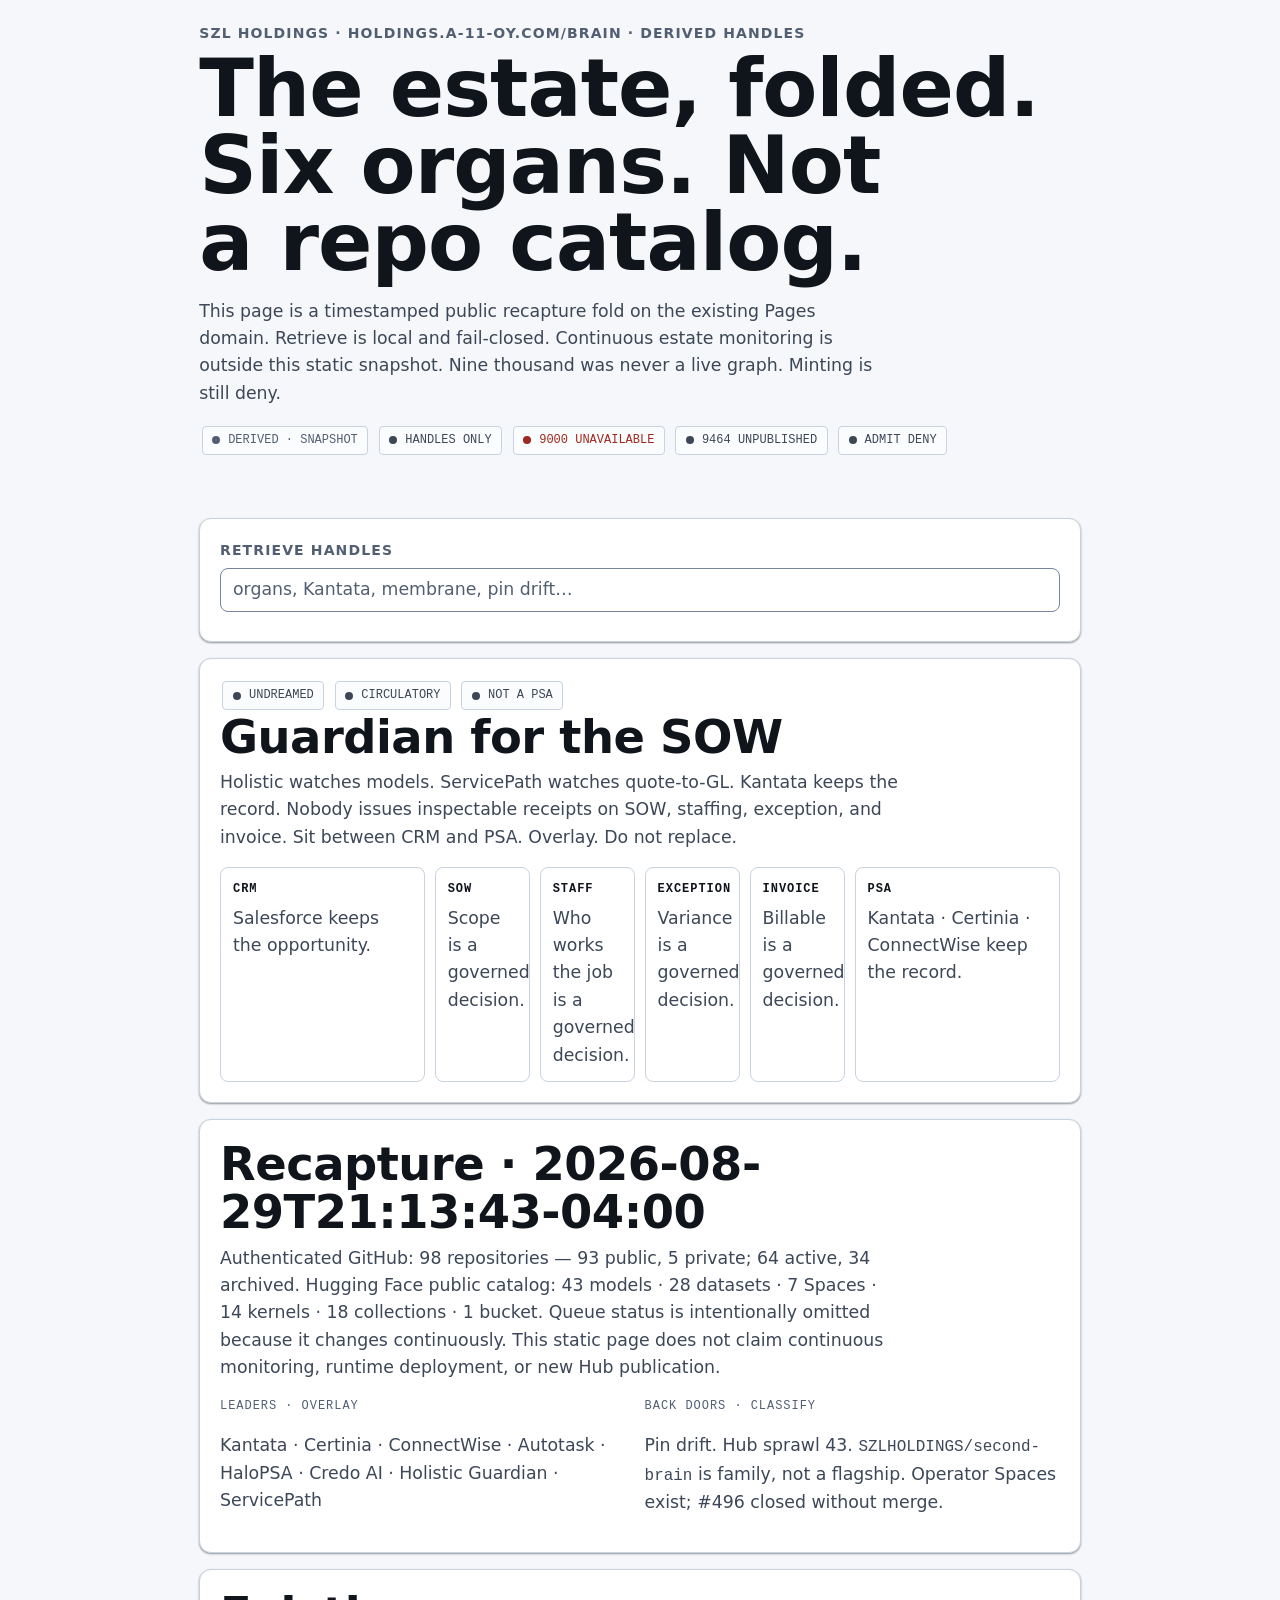
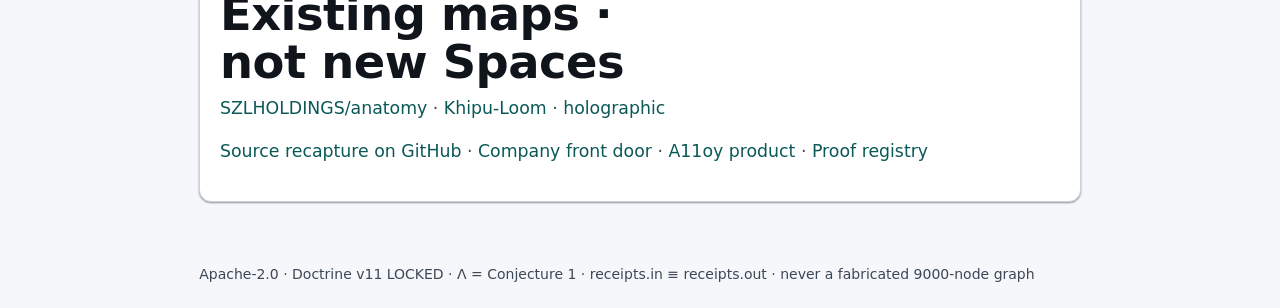
==== commit 4e2aab61: "feat(brand): rework public site onto SZL KANCHAY founder direction Replace the withdrawn kanchay.css" ====
--- a/brain/index.html
+++ b/brain/index.html
@@ -1,71 +1,68 @@
 <!doctype html>
-<html lang="en">
+<html lang="en" data-surface="light">
 <head>
 <meta charset="utf-8">
 <meta name="viewport" content="width=device-width,initial-scale=1">
 <title>Second brain — SZL Holdings · handles only</title>
 <meta name="description" content="Derived second brain. Handles only. Fail closed. 9000 UNAVAILABLE. Guardian for the SOW sits between CRM and PSA. Minting DENY.">
 <link rel="canonical" href="https://holdings.a-11-oy.com/brain/">
-<meta name="theme-color" content="#0a0f1e">
+<meta name="theme-color" content="#f5f7fa"><!-- --bg on the light surface (--color-gray-50); meta content cannot read CSS variables -->
 <meta property="og:title" content="Second brain — SZL Holdings">
 <meta property="og:description" content="Handles only. Fail closed. Guardian for the SOW. Not a 9000-node graph.">
 <meta property="og:url" content="https://holdings.a-11-oy.com/brain/">
 <meta property="og:image" content="https://holdings.a-11-oy.com/assets/hero.png">
-<link rel="icon" href="/assets/kanchay/marks/szl-mark-gold.svg" type="image/svg+xml">
-<link rel="stylesheet" href="/assets/kanchay/kanchay.css">
-<link rel="stylesheet" href="/assets/kanchay/kanchay-components.css">
+<link rel="icon" href="/assets/szl/logos/szl_favicon_32.png" sizes="32x32" type="image/png">
+<link rel="icon" href="/assets/szl/logos/szl_favicon_square.svg" type="image/svg+xml">
+<link rel="apple-touch-icon" href="/assets/szl/logos/szl_favicon_180.png">
+<link rel="stylesheet" href="/assets/szl/szl-design-system.css">
 <style>
-*{box-sizing:border-box}html,body{margin:0;background:var(--color-a11oy-bg);color:var(--color-a11oy-text);font:16px/1.5 var(--font-sans)}
-body{min-height:100vh;background-image:linear-gradient(color-mix(in srgb,var(--color-a11oy-text) 2.5%,transparent) 1px,transparent 1px),linear-gradient(90deg,color-mix(in srgb,var(--color-a11oy-text) 2.5%,transparent) 1px,transparent 1px);background-size:56px 56px}
-a{color:var(--color-a11oy-gold);text-underline-offset:3px}a:hover{color:var(--gold-bright)}button,input{font:inherit}
 header,main,footer{max-width:920px;margin:0 auto;padding:1.4rem 1.2rem}
-.ey{font:11px/1 var(--font-mono);letter-spacing:.22em;text-transform:uppercase;color:var(--color-a11oy-gold)}
-h1{font:300 2.2rem/1.1 var(--font-display);letter-spacing:-.03em;margin:.4rem 0 0}
-h2{font:300 1.35rem/1.2 var(--font-display);letter-spacing:-.025em;margin:0 0 .5rem}
-.lede{color:var(--color-a11oy-text-sub);max-width:62ch}
-.panel{border:1px solid var(--color-a11oy-border-subtle);border-radius:var(--radius-md);background:var(--color-a11oy-surface);padding:1rem;margin:1rem 0}
-.chip{display:inline-flex;align-items:center;min-block-size:0;border:1px solid var(--color-a11oy-border);border-radius:var(--radius-sm);padding:.18rem .5rem;margin:.15rem;font:11px var(--font-mono);color:var(--color-a11oy-text-sub)}
-.gold{color:var(--color-a11oy-gold);border-color:var(--gold-line)}
-.danger{color:var(--color-ink-danger);border-color:color-mix(in srgb,var(--color-ink-danger) 35%,transparent)}
+header .eyebrow{margin:0}
+h1{margin:.4rem 0 1rem}
+h2{margin:0 0 .5rem}
+.lede{color:var(--text-sub);max-width:62ch}
+.panel{margin:1rem 0;padding:var(--space-5)}
+.chip{margin:.15rem;min-block-size:0}
 .grid{display:grid;gap:.6rem}
 @media(min-width:640px){.grid.four{grid-template-columns:repeat(4,1fr)}.grid.three{grid-template-columns:0.8fr 1.6fr 0.8fr}.grid.two{grid-template-columns:1fr 1fr}}
-.cell{border:1px solid var(--color-a11oy-border-subtle);border-radius:var(--radius-sm);padding:.75rem;color:var(--color-a11oy-text-sub)}
-.cell strong{display:block;font:12px/1 var(--font-mono);letter-spacing:.14em;text-transform:uppercase;color:var(--color-a11oy-gold);margin-bottom:.35rem}
-label{display:block;font:11px/1 var(--font-mono);letter-spacing:.16em;text-transform:uppercase;color:var(--color-a11oy-text-sub);margin-bottom:.4rem}
-.panel .kc-input{height:var(--szl-touch-target)}
-.miss{color:var(--color-ink-caution);font-size:.9rem}
+.cell{border:var(--border-hairline) solid var(--border);border-radius:var(--radius-md);padding:.75rem;color:var(--text-sub)}
+.cell strong{display:block;font-family:var(--font-mono);font-size:var(--text-xs);letter-spacing:var(--tracking-caps);text-transform:uppercase;color:var(--text);margin-bottom:.35rem}
+label.eyebrow{display:block;margin-bottom:.4rem}
+.search{width:100%;min-height:var(--target-size-coarse);padding:0 .75rem;background:var(--surface);color:var(--text);
+  border:var(--border-hairline) solid var(--color-gray-400);border-radius:var(--radius-md);font:inherit}
+.search::placeholder{color:var(--text-ghost)}
+.miss{color:var(--text-sub);font-size:var(--text-sm);font-weight:var(--weight-semibold)}
 ul.handles{list-style:none;padding:0;margin:.6rem 0 0}
-ul.handles li{border-top:1px solid var(--color-a11oy-border-subtle);padding:.55rem 0}
-.k{font:11px var(--font-mono);letter-spacing:.12em;text-transform:uppercase;color:var(--color-a11oy-text-sub)}
-footer{color:var(--color-a11oy-text-sub);font-size:.9rem}
-code{font-family:var(--font-mono);color:var(--color-ink-signal)}
-.skip-link{position:absolute;left:1rem;top:1rem;z-index:10;padding:.6rem .9rem;border-radius:var(--radius-sm);background:var(--color-a11oy-gold);color:var(--color-on-accent);font:500 14px/1.4 var(--font-sans);text-decoration:none;transform:translateY(-200%)}
-.skip-link:focus{transform:none;color:var(--color-on-accent)}main:focus{outline:none}
+ul.handles li{border-top:var(--border-hairline) solid var(--border-subtle);padding:.55rem 0}
+ul.handles p{margin:0 0 .25rem}
+.k{font-family:var(--font-mono);font-size:var(--text-xs);letter-spacing:var(--tracking-caps);text-transform:uppercase;color:var(--text-ghost)}
+footer{color:var(--text-sub);font-size:var(--text-sm)}
+main:focus{outline:none}
 </style>
   <link rel="stylesheet" href="/assets/szl-responsive-apex-v3.css" data-szl-responsive-apex-v3="style" />
 </head>
 <body>
 <a class="skip-link" href="#main">Skip to main content</a>
 <header>
-  <div class="ey">SZL Holdings · holdings.a-11-oy.com/brain · derived handles</div>
+  <p class="eyebrow">SZL Holdings · holdings.a-11-oy.com/brain · derived handles</p>
   <h1>The estate, folded. Six organs. Not a repo catalog.</h1>
   <p class="lede">This page is a timestamped public recapture fold on the existing Pages domain. Retrieve is local and fail-closed. Continuous estate monitoring is outside this static snapshot. Nine thousand was never a live graph. Minting is still deny.</p>
-  <span class="chip gold">DERIVED · SNAPSHOT</span>
+  <span class="chip chip-sample">DERIVED · SNAPSHOT</span>
   <span class="chip">HANDLES ONLY</span>
-  <span class="chip danger">9000 UNAVAILABLE</span>
+  <span class="chip chip-unavailable">9000 UNAVAILABLE</span>
   <span class="chip">9464 UNPUBLISHED</span>
   <span class="chip">ADMIT DENY</span>
 </header>
 <main id="main" tabindex="-1">
-  <section class="panel">
-    <label for="q">Retrieve handles</label>
-    <input id="q" class="kc-input" type="search" placeholder="organs, Kantata, membrane, pin drift…" autocomplete="off">
+  <section class="panel card">
+    <label class="eyebrow" for="q">Retrieve handles</label>
+    <input id="q" class="search" type="search" placeholder="organs, Kantata, membrane, pin drift…" autocomplete="off">
     <p class="miss" id="miss" hidden>No handle. Maskaq abstains. Nothing is fabricated LIVE.</p>
     <ul class="handles" id="hits"></ul>
   </section>
 
-  <section class="panel">
-    <span class="chip gold">UNDREAMED</span>
+  <section class="panel card">
+    <span class="chip">UNDREAMED</span>
     <span class="chip">CIRCULATORY</span>
     <span class="chip">NOT A PSA</span>
     <h2>Guardian for the SOW</h2>
@@ -82,7 +79,7 @@
     </div>
   </section>
 
-  <section class="panel">
+  <section class="panel card">
     <h2>Recapture · 2026-08-29T21:13:43-04:00</h2>
     <p class="lede">Authenticated GitHub: 98 repositories — 93 public, 5 private; 64 active, 34 archived. Hugging Face public catalog: 43 models · 28 datasets · 7 Spaces · 14 kernels · 18 collections · 1 bucket. Queue status is intentionally omitted because it changes continuously. This static page does not claim continuous monitoring, runtime deployment, or new Hub publication.</p>
     <div class="grid two" style="margin-top:.8rem">
@@ -97,7 +94,7 @@
     </div>
   </section>
 
-  <section class="panel">
+  <section class="panel card">
     <h2>Existing maps · not new Spaces</h2>
     <p><a href="https://huggingface.co/spaces/SZLHOLDINGS/anatomy">SZLHOLDINGS/anatomy</a> · <a href="https://huggingface.co/spaces/SZLHOLDINGS/Khipu-Loom">Khipu-Loom</a> · <a href="https://huggingface.co/spaces/SZLHOLDINGS/holographic">holographic</a></p>
     <p><a href="https://github.com/szl-holdings/.github/blob/main/docs/SECOND_BRAIN_GROWN.md">Source recapture on GitHub</a> · <a href="https://holdings.a-11-oy.com/">Company front door</a> · <a href="https://a-11-oy.com/">A11oy product</a> · <a href="https://a11oy.net">Proof registry</a></p>
--- a/assets/szl/szl-design-system.css
+++ b/assets/szl/szl-design-system.css
@@ -0,0 +1,427 @@
+/* ============================================================================
+ * SZL HOLDINGS — KANCHAY Design System v1.1.0  ·  szl-design-system.css
+ * One self-contained file. 0 runtime CDN. No Google Fonts. No Inter default.
+ * No purple gradients. Self-hosted system-font stack only.
+ *
+ * EVOLVES (does not replace) the canonical KANCHAY token scales:
+ *   yawar (blood/red), yuyay (teal — WCAG-AA focus ring), hatun (gold/premium),
+ *   gray (neutral), plus the a11oy dark surfaces.
+ * ADDS the founder-approved logo palette: space navy #030F29, coral node
+ *   #DF735F (accent, used SPARINGLY), silver linework #E9EEF6->#9AA7BD->#5C6B86.
+ *
+ * Aesthetic: Anthropic calm restraint + Ollama dev-clean + defense-tech
+ * gravitas + our own orbital/khipu motif. Generous whitespace. Serious, human,
+ * honest. WCAG AA throughout. ADDITIVE only — no v11 LOCKED number changed.
+ *
+ * Brand assets (c) 2026 SZL Holdings · CC BY 4.0 · code Apache-2.0
+ * Attribution: ORCID 0009-0001-0110-4173
+ * ========================================================================== */
+
+/* --- 0 · Self-hosted font stack (NO CDN, NO webfont download required) ----- */
+:root {
+  --font-body:
+    system-ui, -apple-system, "Segoe UI", "Helvetica Neue", "Liberation Sans",
+    Arial, sans-serif;
+  --font-display:
+    system-ui, -apple-system, "Segoe UI", "Helvetica Neue", "Liberation Sans",
+    Arial, sans-serif;
+  --font-heading: var(--font-display);
+  --font-mono:
+    ui-monospace, "SF Mono", "Cascadia Code", "JetBrains Mono", "IBM Plex Mono",
+    "Liberation Mono", Menlo, Consolas, monospace;
+}
+
+/* --- 1 · COLOR — full palette (KANCHAY scales KEPT; logo palette ADDED) ---- */
+:root {
+  /* yawar (blood / circulatory receipt ledger) — KEEP */
+  --color-yawar-50:#fdecec; --color-yawar-100:#f9cfcf; --color-yawar-200:#f0a3a3;
+  --color-yawar-300:#e57373; --color-yawar-400:#d65151; --color-yawar-500:#c0392b;
+  --color-yawar-600:#a32a1f; --color-yawar-700:#822018; --color-yawar-800:#5e1712;
+  --color-yawar-900:#3d0f0c;
+  /* yuyay (thought / 13-axis heart gate) — KEEP; focus ring lives here */
+  --color-yuyay-50:#e6f7f6; --color-yuyay-100:#bfeae8; --color-yuyay-200:#8fd9d5;
+  --color-yuyay-300:#5cc4bf; --color-yuyay-400:#34aaa4; --color-yuyay-500:#168f89;
+  --color-yuyay-600:#0f726e; --color-yuyay-700:#0b5957; --color-yuyay-800:#083f3e;
+  --color-yuyay-900:#052827;
+  /* hatun (great / premium accent, doctrine governance) — KEEP */
+  --color-hatun-50:#faf5e9; --color-hatun-100:#f0e3c4; --color-hatun-200:#e4cf99;
+  --color-hatun-300:#d7b96b; --color-hatun-400:#cda64a; --color-hatun-500:#c08f2f;
+  --color-hatun-600:#a3741f; --color-hatun-700:#825a18; --color-hatun-800:#5e4012;
+  --color-hatun-900:#3d290b;
+  /* neutral gray scale — KEEP */
+  --color-gray-50:#f5f7fa; --color-gray-100:#e6eaf1; --color-gray-200:#c9d2df;
+  --color-gray-300:#a4b1c4; --color-gray-400:#76859b; --color-gray-500:#525f73;
+  --color-gray-600:#3c4757; --color-gray-700:#2a3340; --color-gray-800:#1b222c;
+  --color-gray-900:#10151c; --color-gray-950:#0a0f1e;
+  /* NEW · canonical logo palette (founder-approved) */
+  --color-space-900:#030F29; --color-space-800:#061536;
+  --color-space-700:#0a1e47; --color-space-600:#102a5e;
+  --color-coral-300:#F0917E; --color-coral-400:#DF735F; --color-coral-500:#C4543F;
+  --color-silver-100:#E9EEF6; --color-silver-300:#9AA7BD; --color-silver-500:#5C6B86;
+  --color-white:#FFFFFF; --color-ink:#0a0f1e; --color-ink-soft:#2a3340;
+  /* semantic (status) — KEEP */
+  --color-success:#1f9d57; --color-success-strong:#116b3d; --color-success-light:#3fce82;
+  --color-warning:#c08f2f; --color-warning-light:#e4cf99;
+  --color-error:#c0392b;   --color-error-light:#f0a3a3;
+  --color-info:#2f7fb5;    --color-info-light:#7cb8e0;
+}
+
+/* --- 2 · SEMANTIC SURFACES — the "polarities" (dark operator default) ------ */
+:root {
+  --bg:var(--color-space-900); --bg-deep:#02091c;
+  --surface:var(--color-gray-800); --surface-alt:#18202b;
+  --surface-raised:var(--color-gray-700);
+  --border:var(--color-gray-600);
+  --border-subtle:color-mix(in srgb, var(--color-gray-600) 55%, transparent);
+  --hairline:color-mix(in srgb, var(--color-silver-500) 38%, transparent);
+  --text:var(--color-gray-50); --text-sub:var(--color-gray-200); --text-ghost:var(--color-gray-400);
+  --accent:var(--color-coral-400); --accent-hover:var(--color-coral-300);
+  --accent-press:var(--color-coral-500); --accent-ink:var(--color-space-900);
+  --premium:var(--color-hatun-300);
+  --link:var(--color-yuyay-200); --link-hover:var(--color-yuyay-100);
+  --focus:var(--color-yuyay-400);
+  color-scheme:dark;
+}
+[data-surface="light"] {
+  --bg:var(--color-gray-50); --bg-deep:#eef1f6;
+  --surface:var(--color-white); --surface-alt:#fbfcfe; --surface-raised:var(--color-white);
+  --border:var(--color-gray-200);
+  --border-subtle:color-mix(in srgb, var(--color-gray-300) 50%, transparent);
+  --hairline:color-mix(in srgb, var(--color-silver-500) 30%, transparent);
+  --text:var(--color-gray-900); --text-sub:var(--color-gray-600); --text-ghost:var(--color-gray-500);
+  --accent:var(--color-coral-500); --accent-hover:var(--color-coral-400);
+  --accent-press:#a8442f; --accent-ink:var(--color-white);
+  --premium:var(--color-hatun-700);
+  --link:var(--color-yuyay-700); --link-hover:var(--color-yuyay-800);
+  --focus:var(--color-yuyay-600);
+  color-scheme:light;
+}
+
+/* --- 3 · TYPE SCALE — Major Third (1.25), base 16px (KANCHAY scale) -------- */
+:root {
+  --text-xs:0.75rem; --text-sm:0.875rem; --text-base:1rem; --text-lg:1.25rem;
+  --text-xl:1.563rem; --text-2xl:1.953rem; --text-3xl:2.441rem;
+  --text-4xl:3.052rem; --text-5xl:3.815rem; --text-6xl:4.768rem;
+  --leading-tight:1.1; --leading-snug:1.2; --leading-normal:1.6; --leading-mono:1.5;
+  --tracking-tight:-0.011em; --tracking-normal:0; --tracking-caps:0.08em;
+  --weight-regular:400; --weight-medium:500; --weight-semibold:600; --weight-bold:700;
+}
+
+/* --- 4 · SPACING / RADIUS / SHADOW / MOTION / Z — KEEP canonical tokens ----- */
+:root {
+  --space-px:1px; --space-1:.25rem; --space-2:.5rem; --space-3:.75rem; --space-4:1rem;
+  --space-5:1.25rem; --space-6:1.5rem; --space-8:2rem; --space-10:2.5rem; --space-12:3rem;
+  --space-16:4rem; --space-20:5rem; --space-24:6rem;
+  --radius-sm:4px; --radius-md:8px; --radius-lg:12px; --radius-xl:16px;
+  --radius-2xl:24px; --radius-full:9999px;
+  --shadow-sm:0 1px 2px rgba(0,0,0,.40); --shadow-md:0 2px 8px rgba(0,0,0,.45);
+  --shadow-lg:0 8px 24px rgba(0,0,0,.50); --shadow-xl:0 16px 48px rgba(0,0,0,.55);
+  --shadow-focus:0 0 0 3px color-mix(in srgb, var(--focus) 55%, transparent);
+  --shadow-glow-hatun:0 0 0 1px var(--color-hatun-500),
+                      0 0 16px color-mix(in srgb, var(--color-hatun-400) 30%, transparent);
+  --shadow-node:0 0 0 1px var(--color-coral-500),
+                0 0 18px color-mix(in srgb, var(--color-coral-400) 32%, transparent);
+  --ease-standard:cubic-bezier(.2,0,0,1); --ease-emphasized:cubic-bezier(.3,0,.1,1);
+  --ease-out:cubic-bezier(0,0,.2,1); --ease-in:cubic-bezier(.4,0,1,1);
+  --ease-orbit:cubic-bezier(.45,.05,.25,1);
+  --duration-instant:75ms; --duration-fast:150ms; --duration-base:250ms;
+  --duration-slow:400ms; --duration-slower:600ms; --duration-orbit:24s;
+  --z-base:0; --z-raised:10; --z-dropdown:1000; --z-sticky:1100; --z-overlay:1200;
+  --z-modal:1300; --z-popover:1400; --z-toast:1500; --z-max:2147483000;
+  --z-control-dock:var(--z-popover);
+  --border-hairline:1px; --border-thick:2px; --border-focus:3px;
+  --measure:68ch; --container:1200px;
+  --safe-area-top:env(safe-area-inset-top,0px);
+  --safe-area-right:env(safe-area-inset-right,0px);
+  --safe-area-bottom:env(safe-area-inset-bottom,0px);
+  --safe-area-left:env(safe-area-inset-left,0px);
+  --target-size-min:24px; --target-size-coarse:44px;
+  --control-dock-max-inline-size:24rem;
+}
+@media (prefers-reduced-motion: reduce) {
+  *, *::before, *::after {
+    animation-duration:.01ms !important; animation-iteration-count:1 !important;
+    transition-duration:.01ms !important; scroll-behavior:auto !important;
+  }
+}
+
+/* --- 5 · BASE / RESET ------------------------------------------------------ */
+*, *::before, *::after { box-sizing:border-box; }
+html { -webkit-text-size-adjust:100%; text-size-adjust:100%; }
+body {
+  margin:0; background:var(--bg); color:var(--text);
+  font-family:var(--font-body); font-size:var(--text-base);
+  line-height:var(--leading-normal); font-weight:var(--weight-regular);
+  -webkit-font-smoothing:antialiased; -moz-osx-font-smoothing:grayscale;
+  text-rendering:optimizeLegibility;
+}
+h1,h2,h3,h4 { font-family:var(--font-display); color:var(--text);
+  letter-spacing:var(--tracking-tight); margin:0 0 var(--space-4); }
+h1 { font-size:var(--text-4xl); line-height:var(--leading-tight); font-weight:var(--weight-bold); }
+h2 { font-size:var(--text-3xl); line-height:var(--leading-snug); font-weight:var(--weight-semibold); }
+h3 { font-size:var(--text-2xl); line-height:var(--leading-snug); font-weight:var(--weight-semibold); }
+h4 { font-size:var(--text-xl);  line-height:var(--leading-snug); font-weight:var(--weight-semibold); }
+p  { margin:0 0 var(--space-4); max-width:var(--measure); color:var(--text-sub); }
+a  { color:var(--link); text-decoration:none; text-underline-offset:3px;
+     transition:color var(--duration-fast) var(--ease-standard); }
+a:hover { color:var(--link-hover); text-decoration:underline; }
+small,.text-sm { font-size:var(--text-sm); }
+code,kbd,samp { font-family:var(--font-mono); font-size:.92em; }
+hr { border:0; border-top:var(--border-hairline) solid var(--border); margin:var(--space-8) 0; }
+::selection { background:color-mix(in srgb, var(--accent) 30%, transparent); }
+:where(a,button,input,select,textarea,[tabindex]):focus-visible {
+  outline:var(--border-focus) solid transparent;
+  box-shadow:var(--shadow-focus); border-radius:var(--radius-sm);
+}
+.tabular,[data-tabular] { font-variant-numeric:tabular-nums lining-nums; }
+
+/* --- 6 · TYPE UTILITIES ---------------------------------------------------- */
+.display  { font-family:var(--font-display); font-size:var(--text-5xl);
+            line-height:var(--leading-tight); letter-spacing:var(--tracking-tight);
+            font-weight:var(--weight-bold); }
+.eyebrow  { font-size:var(--text-sm); font-weight:var(--weight-semibold);
+            letter-spacing:var(--tracking-caps); text-transform:uppercase; color:var(--text-ghost); }
+.lead     { font-size:var(--text-lg); color:var(--text); max-width:var(--measure); }
+.muted    { color:var(--text-sub); }
+.ghost    { color:var(--text-ghost); }
+.mono     { font-family:var(--font-mono); }
+
+/* --- 7 · LAYOUT HELPERS ---------------------------------------------------- */
+.container { width:100%; max-width:var(--container); margin-inline:auto; padding-inline:var(--space-6); }
+.stack > * + * { margin-top:var(--space-4); }
+.cluster { display:flex; flex-wrap:wrap; gap:var(--space-3); align-items:center; }
+.grid-auto { display:grid; gap:var(--space-6); grid-template-columns:repeat(auto-fit,minmax(260px,1fr)); }
+.safe-area-inline {
+  padding-inline-start:calc(var(--space-6) + var(--safe-area-left));
+  padding-inline-end:calc(var(--space-6) + var(--safe-area-right));
+}
+.safe-area-block-end {
+  padding-block-end:calc(var(--space-6) + var(--safe-area-bottom));
+}
+.control-target {
+  display:inline-flex; align-items:center; justify-content:center;
+  min-inline-size:var(--target-size-min); min-block-size:var(--target-size-min);
+}
+.control-dock {
+  position:fixed; isolation:isolate; z-index:var(--z-control-dock);
+  inset-inline-end:calc(var(--space-4) + var(--safe-area-right));
+  inset-block-end:calc(var(--space-4) + var(--safe-area-bottom));
+  display:grid; gap:var(--space-3); inline-size:max-content;
+  max-inline-size:min(var(--control-dock-max-inline-size),
+    calc(100vw - var(--space-4) - var(--space-4) - var(--safe-area-left) - var(--safe-area-right)));
+}
+.control-dock > * { min-inline-size:0; max-inline-size:100%; }
+
+@media (max-width:640px) {
+  .grid-auto { grid-template-columns:minmax(0,1fr); }
+  .control-dock {
+    inset-inline-start:calc(var(--space-4) + var(--safe-area-left));
+    inline-size:auto;
+  }
+}
+
+/* --- 8 · BUTTONS (coral primary = the single accent, used sparingly) ------- */
+.btn {
+  --_pad-y:.625rem; --_pad-x:1.125rem;
+  display:inline-flex; align-items:center; justify-content:center; gap:var(--space-2);
+  min-inline-size:var(--target-size-min); min-block-size:var(--target-size-min);
+  padding:var(--_pad-y) var(--_pad-x);
+  font-family:var(--font-body); font-size:var(--text-sm); font-weight:var(--weight-semibold);
+  line-height:1; letter-spacing:.005em; white-space:nowrap;
+  border:var(--border-hairline) solid transparent; border-radius:var(--radius-md);
+  cursor:pointer; user-select:none; text-decoration:none;
+  transition:background var(--duration-fast) var(--ease-standard),
+             border-color var(--duration-fast) var(--ease-standard),
+             color var(--duration-fast) var(--ease-standard),
+             transform var(--duration-instant) var(--ease-standard);
+}
+.btn:active { transform:translateY(1px); }
+.btn:disabled,.btn[aria-disabled="true"] { opacity:.5; cursor:not-allowed; transform:none; }
+.btn-primary { background:var(--accent); color:var(--accent-ink); border-color:var(--accent); }
+.btn-primary:hover { background:var(--accent-hover); border-color:var(--accent-hover); }
+.btn-primary:active { background:var(--accent-press); }
+.btn-secondary { background:transparent; color:var(--text); border-color:var(--border); }
+.btn-secondary:hover { border-color:var(--text-ghost); background:color-mix(in srgb, var(--text) 6%, transparent); }
+.btn-ghost { background:transparent; color:var(--text-sub); border-color:transparent; }
+.btn-ghost:hover { color:var(--text); background:color-mix(in srgb, var(--text) 7%, transparent); }
+.btn-premium { background:transparent; color:var(--premium);
+  border-color:color-mix(in srgb, var(--premium) 55%, transparent); }
+.btn-premium:hover { box-shadow:var(--shadow-glow-hatun);
+  background:color-mix(in srgb, var(--premium) 10%, transparent); }
+.btn-lg { --_pad-y:.85rem; --_pad-x:1.5rem; font-size:var(--text-base); }
+.btn-sm { --_pad-y:.4rem;  --_pad-x:.8rem;  font-size:var(--text-xs); }
+@media (pointer:coarse) {
+  .btn,.control-target {
+    min-inline-size:var(--target-size-coarse); min-block-size:var(--target-size-coarse);
+  }
+}
+
+/* --- 9 · CARDS (dark-first, optional orbital arc accent) ------------------- */
+.card {
+  background:var(--surface); border:var(--border-hairline) solid var(--border);
+  border-radius:var(--radius-lg); padding:var(--space-6); box-shadow:var(--shadow-sm);
+  transition:border-color var(--duration-base) var(--ease-standard),
+             box-shadow var(--duration-base) var(--ease-standard);
+}
+.card:hover { box-shadow:var(--shadow-md); border-color:var(--border-subtle); }
+.card-raised { background:var(--surface-raised); box-shadow:var(--shadow-md); }
+.card-title { font-family:var(--font-display); font-size:var(--text-lg);
+  font-weight:var(--weight-semibold); margin:0 0 var(--space-2); color:var(--text); }
+.card-orbit { position:relative; overflow:hidden; }
+.card-orbit::before { content:""; position:absolute; inset:-40% -30% auto auto;
+  width:140%; aspect-ratio:1; border-radius:var(--radius-full);
+  border:1px solid color-mix(in srgb, var(--color-silver-300) 22%, transparent);
+  transform:rotate(-22deg); pointer-events:none; }
+
+/* --- 10 · BADGES + PROOF-STATUS CHIPS (honest vocabulary; never color-only) - */
+.badge { display:inline-flex; align-items:center; gap:var(--space-1);
+  padding:.2rem .55rem; font-size:var(--text-xs); font-weight:var(--weight-semibold);
+  letter-spacing:.02em; border-radius:var(--radius-sm);
+  border:var(--border-hairline) solid var(--border);
+  background:color-mix(in srgb, var(--text) 5%, transparent); color:var(--text-sub); }
+.badge-accent  { color:var(--accent);  border-color:color-mix(in srgb,var(--accent) 45%,transparent);
+                 background:color-mix(in srgb,var(--accent) 10%,transparent); }
+.badge-premium { color:var(--premium); border-color:color-mix(in srgb,var(--premium) 45%,transparent);
+                 background:color-mix(in srgb,var(--premium) 10%,transparent); }
+.chip { display:inline-flex; align-items:center; gap:var(--space-2);
+  padding:.25rem .6rem; font-family:var(--font-mono); font-size:var(--text-xs);
+  border-radius:var(--radius-sm); border:var(--border-hairline) solid var(--border);
+  background:var(--surface-alt); color:var(--text-sub);
+  font-variant-numeric:tabular-nums lining-nums; }
+.chip::before { content:""; width:.5rem; height:.5rem; border-radius:var(--radius-full);
+  background:currentColor; flex:0 0 auto; }
+.chip-proven     { color:var(--color-success-light); }
+.chip-conjecture { color:var(--color-warning-light); }
+.chip-sorry      { color:var(--color-error-light); }
+.chip-axiom      { color:var(--link); }
+.chip-live       { color:var(--color-success-light); }
+.chip-sample     { color:var(--text-ghost); }
+.chip-simulated  { color:var(--color-warning-light); }
+.chip-unavailable { color:var(--color-error-light); }
+[data-surface="light"] .chip-proven,
+[data-surface="light"] .chip-live { color:var(--color-success-strong); }
+[data-surface="light"] .chip-conjecture,
+[data-surface="light"] .chip-simulated { color:#6b4f00; }
+[data-surface="light"] .chip-sorry,
+[data-surface="light"] .chip-unavailable { color:#9f281e; }
+
+/* --- 11 · RECEIPT / PROOF chip (signature component) ----------------------- */
+.receipt { display:inline-flex; align-items:center; gap:var(--space-3);
+  padding:var(--space-2) var(--space-3); font-family:var(--font-mono); font-size:var(--text-xs);
+  background:var(--surface-alt); color:var(--text-sub);
+  border:var(--border-hairline) solid var(--border); border-radius:var(--radius-sm);
+  font-variant-numeric:tabular-nums lining-nums; }
+.receipt__dot { width:.55rem; height:.55rem; border-radius:var(--radius-full);
+  background:var(--color-success-light); flex:0 0 auto;
+  box-shadow:0 0 0 3px color-mix(in srgb, var(--color-success-light) 22%, transparent); }
+.receipt__root { color:var(--text); letter-spacing:.02em; }
+.receipt__label { color:var(--text-ghost); text-transform:uppercase;
+  letter-spacing:var(--tracking-caps); font-size:10px; }
+.receipt[data-state="unverified"] .receipt__dot { background:var(--color-warning-light);
+  box-shadow:0 0 0 3px color-mix(in srgb, var(--color-warning-light) 22%, transparent); }
+.receipt[data-state="failed"] .receipt__dot { background:var(--color-error-light);
+  box-shadow:0 0 0 3px color-mix(in srgb, var(--color-error-light) 22%, transparent); }
+
+/* --- 12 · CODE BLOCK (Ollama-clean, copy-paste-first) ---------------------- */
+.code { position:relative; display:block; font-family:var(--font-mono);
+  font-size:var(--text-sm); line-height:var(--leading-mono);
+  background:var(--bg-deep); color:var(--text);
+  border:var(--border-hairline) solid var(--border); border-radius:var(--radius-md);
+  padding:var(--space-4) var(--space-5); overflow-x:auto; white-space:pre; tab-size:2; }
+.code::before { content:attr(data-lang); position:absolute; top:var(--space-2); right:var(--space-3);
+  font-size:10px; letter-spacing:var(--tracking-caps); text-transform:uppercase; color:var(--text-ghost); }
+.code .tok-comment { color:var(--text-ghost); }
+.code .tok-key     { color:var(--link); }
+.code .tok-str     { color:var(--color-success-light); }
+.code .tok-num     { color:var(--premium); }
+.code__copy { position:absolute; bottom:var(--space-2); right:var(--space-2); }
+
+/* --- 13 · NAV (sticky, hairline, calm) ------------------------------------- */
+.nav { position:sticky; top:0; z-index:var(--z-sticky);
+  display:flex; align-items:center; gap:var(--space-6); height:64px; padding-inline:var(--space-6);
+  background:color-mix(in srgb, var(--bg) 82%, transparent);
+  backdrop-filter:saturate(140%) blur(10px);
+  border-bottom:var(--border-hairline) solid var(--border); }
+.nav__brand { display:flex; align-items:center; gap:var(--space-3);
+  font-family:var(--font-display); font-weight:var(--weight-bold);
+  letter-spacing:var(--tracking-tight); color:var(--text); text-decoration:none; }
+.nav__brand img,.nav__brand svg { height:28px; width:auto; display:block; }
+.nav__links { display:flex; align-items:center; gap:var(--space-5); margin-left:auto; }
+.nav__link { font-size:var(--text-sm); font-weight:var(--weight-medium); color:var(--text-sub); }
+.nav__link:hover,.nav__link[aria-current="page"] { color:var(--text); text-decoration:none; }
+.nav__link[aria-current="page"] { position:relative; }
+.nav__link[aria-current="page"]::after { content:""; position:absolute; left:0; right:0; bottom:-21px;
+  height:2px; background:var(--accent); border-radius:var(--radius-full); }
+
+/* --- 14 · HERO (deep-space; one orbital arc + one coral node) -------------- */
+.hero { position:relative; overflow:hidden; isolation:isolate; padding:clamp(4rem,10vw,8rem) 0;
+  background:radial-gradient(120% 80% at 70% -10%,
+      color-mix(in srgb, var(--color-space-700) 60%, transparent), transparent 60%), var(--bg); }
+.hero__inner { max-width:var(--container); margin-inline:auto; padding-inline:var(--space-6);
+  position:relative; z-index:1; }
+.hero__title { font-family:var(--font-display); font-weight:var(--weight-bold);
+  font-size:clamp(2.4rem,5vw,var(--text-6xl)); line-height:1.05;
+  letter-spacing:var(--tracking-tight); margin:0 0 var(--space-5); max-width:18ch; }
+.hero__sub { font-size:var(--text-lg); color:var(--text-sub); max-width:54ch; margin-bottom:var(--space-8); }
+.hero__orbit { position:absolute; inset:0; z-index:0; pointer-events:none; overflow:hidden; }
+.hero__orbit::before { content:""; position:absolute; top:8%; right:-6%;
+  width:min(54vw,760px); aspect-ratio:1.9/1; transform:rotate(-22deg);
+  border:1px solid color-mix(in srgb, var(--color-silver-300) 26%, transparent);
+  border-radius:var(--radius-full); }
+.hero__node { position:absolute; top:11%; right:14%; width:14px; height:14px;
+  border-radius:var(--radius-full); background:var(--accent); box-shadow:var(--shadow-node);
+  animation:orbit-drift var(--duration-orbit) linear infinite; }
+@keyframes orbit-drift { to { transform:rotate(360deg) translateX(2px) rotate(-360deg); } }
+
+/* --- 15 · ORBIT DIVIDER (orbital/khipu motif as a section rule) ------------ */
+.orbit-rule { display:flex; align-items:center; gap:var(--space-3); margin:var(--space-12) 0; color:var(--text-ghost); }
+.orbit-rule::before,.orbit-rule::after { content:""; height:1px; flex:1;
+  background:linear-gradient(to right, transparent,
+    color-mix(in srgb, var(--color-silver-300) 40%, transparent), transparent); }
+
+/* --- 16 - EVIDENCE CARD + DECISION METRIC --------------------------------- */
+.evidence-card { display:grid; gap:var(--space-4); background:var(--surface);
+  border:var(--border-hairline) solid var(--border); border-radius:var(--radius-lg);
+  padding:var(--space-6); }
+.evidence-card__header { display:flex; align-items:flex-start; justify-content:space-between;
+  gap:var(--space-4); }
+.evidence-card__title { margin:0; font-size:var(--text-lg); }
+.evidence-card__meta { display:grid; gap:var(--space-2); margin:0; }
+.evidence-card__meta > div { display:grid; grid-template-columns:minmax(7rem,.35fr) 1fr;
+  gap:var(--space-3); padding-top:var(--space-2); border-top:1px solid var(--hairline); }
+.evidence-card__meta dt { color:var(--text-ghost); font-size:var(--text-xs);
+  font-weight:var(--weight-semibold); letter-spacing:var(--tracking-caps); text-transform:uppercase; }
+.evidence-card__meta dd { margin:0; color:var(--text); overflow-wrap:anywhere; }
+.metric { display:grid; gap:var(--space-1); }
+.metric__value { color:var(--text); font:var(--weight-bold) var(--text-2xl)/1 var(--font-display);
+  font-variant-numeric:tabular-nums lining-nums; }
+.metric__label { color:var(--text-ghost); font-size:var(--text-xs);
+  letter-spacing:var(--tracking-caps); text-transform:uppercase; }
+
+@media (max-width:640px) {
+  .evidence-card__header { display:grid; }
+  .evidence-card__meta > div { grid-template-columns:1fr; gap:var(--space-1); }
+}
+
+@media (forced-colors:active) {
+  .chip::before,.receipt__dot,.hero__node { border:1px solid currentColor; }
+}
+.orbit-rule__node { width:7px; height:7px; border-radius:var(--radius-full);
+  background:var(--accent); flex:0 0 auto; }
+
+/* --- 16 · TABLE (audit / count data) --------------------------------------- */
+.table { width:100%; border-collapse:collapse; font-size:var(--text-sm); }
+.table th { text-align:left; font-weight:var(--weight-semibold); color:var(--text-sub);
+  font-size:var(--text-xs); letter-spacing:var(--tracking-caps); text-transform:uppercase;
+  padding:var(--space-3) var(--space-4); border-bottom:var(--border-hairline) solid var(--border); }
+.table td { padding:var(--space-3) var(--space-4);
+  border-bottom:var(--border-hairline) solid var(--border-subtle); color:var(--text); }
+.table td.num { font-family:var(--font-mono); font-variant-numeric:tabular-nums lining-nums; text-align:right; }
+
+/* --- 17 · SKIP LINK (a11y) ------------------------------------------------- */
+.skip-link { position:absolute; left:-9999px; z-index:var(--z-max);
+  background:var(--surface); color:var(--text); padding:var(--space-3) var(--space-4);
+  border-radius:var(--radius-md); border:var(--border-hairline) solid var(--border); }
+.skip-link:focus { left:var(--space-4); top:var(--space-4); }
+
+/* End — szl-design-system.css · CC BY 4.0 · ORCID 0009-0001-0110-4173 · ADDITIVE only */
--- a/assets/szl-responsive-apex-v3.css
+++ b/assets/szl-responsive-apex-v3.css
@@ -3,8 +3,8 @@
  * Mobile-first company-front-door composition for holdings.a-11-oy.com.
  * The apex remains a static front door; dynamic runtime functions live at the
  * canonical A11oy Space and are linked honestly by the published pages.
- * Colors, focus and panel radius resolve to SZL Kanchay tokens
- * (/assets/kanchay/kanchay.css); fallbacks keep the layer usable without it.
+ * Focus and panel radius resolve to SZL KANCHAY founder tokens
+ * (/assets/szl/szl-design-system.css); fallbacks keep the layer usable without it.
  */
 
 :root {
@@ -56,7 +56,7 @@
   inline-size: var(--apex-progress);
   block-size: 2px;
   pointer-events: none;
-  background: var(--color-a11oy-gold, currentColor);
+  background: currentColor;
   opacity: .72;
 }
 
@@ -143,8 +143,9 @@
 }
 
 :where(button, [role="button"], a, input, select, textarea, summary, [tabindex]):focus-visible {
-  outline: var(--border-focus, max(2px, .14em)) solid var(--color-focus, currentColor);
+  outline: var(--border-focus, max(2px, .14em)) solid transparent;
   outline-offset: 2px;
+  box-shadow: var(--shadow-focus, 0 0 0 max(2px, .14em) currentColor);
 }
 
 :where(input:not([type="checkbox"]):not([type="radio"]), select, textarea) {
@@ -190,7 +191,7 @@
 
 :where(.card, .panel, .tile, .module, .surface, [data-apex-panel]) {
   container-type: inline-size;
-  border-radius: var(--radius-md, clamp(12px, 1.1vw, 22px));
+  border-radius: var(--radius-lg, clamp(12px, 1.1vw, 22px));
 }
 
 :where(header[role="banner"], .site-header, .topbar, .nav-shell) {
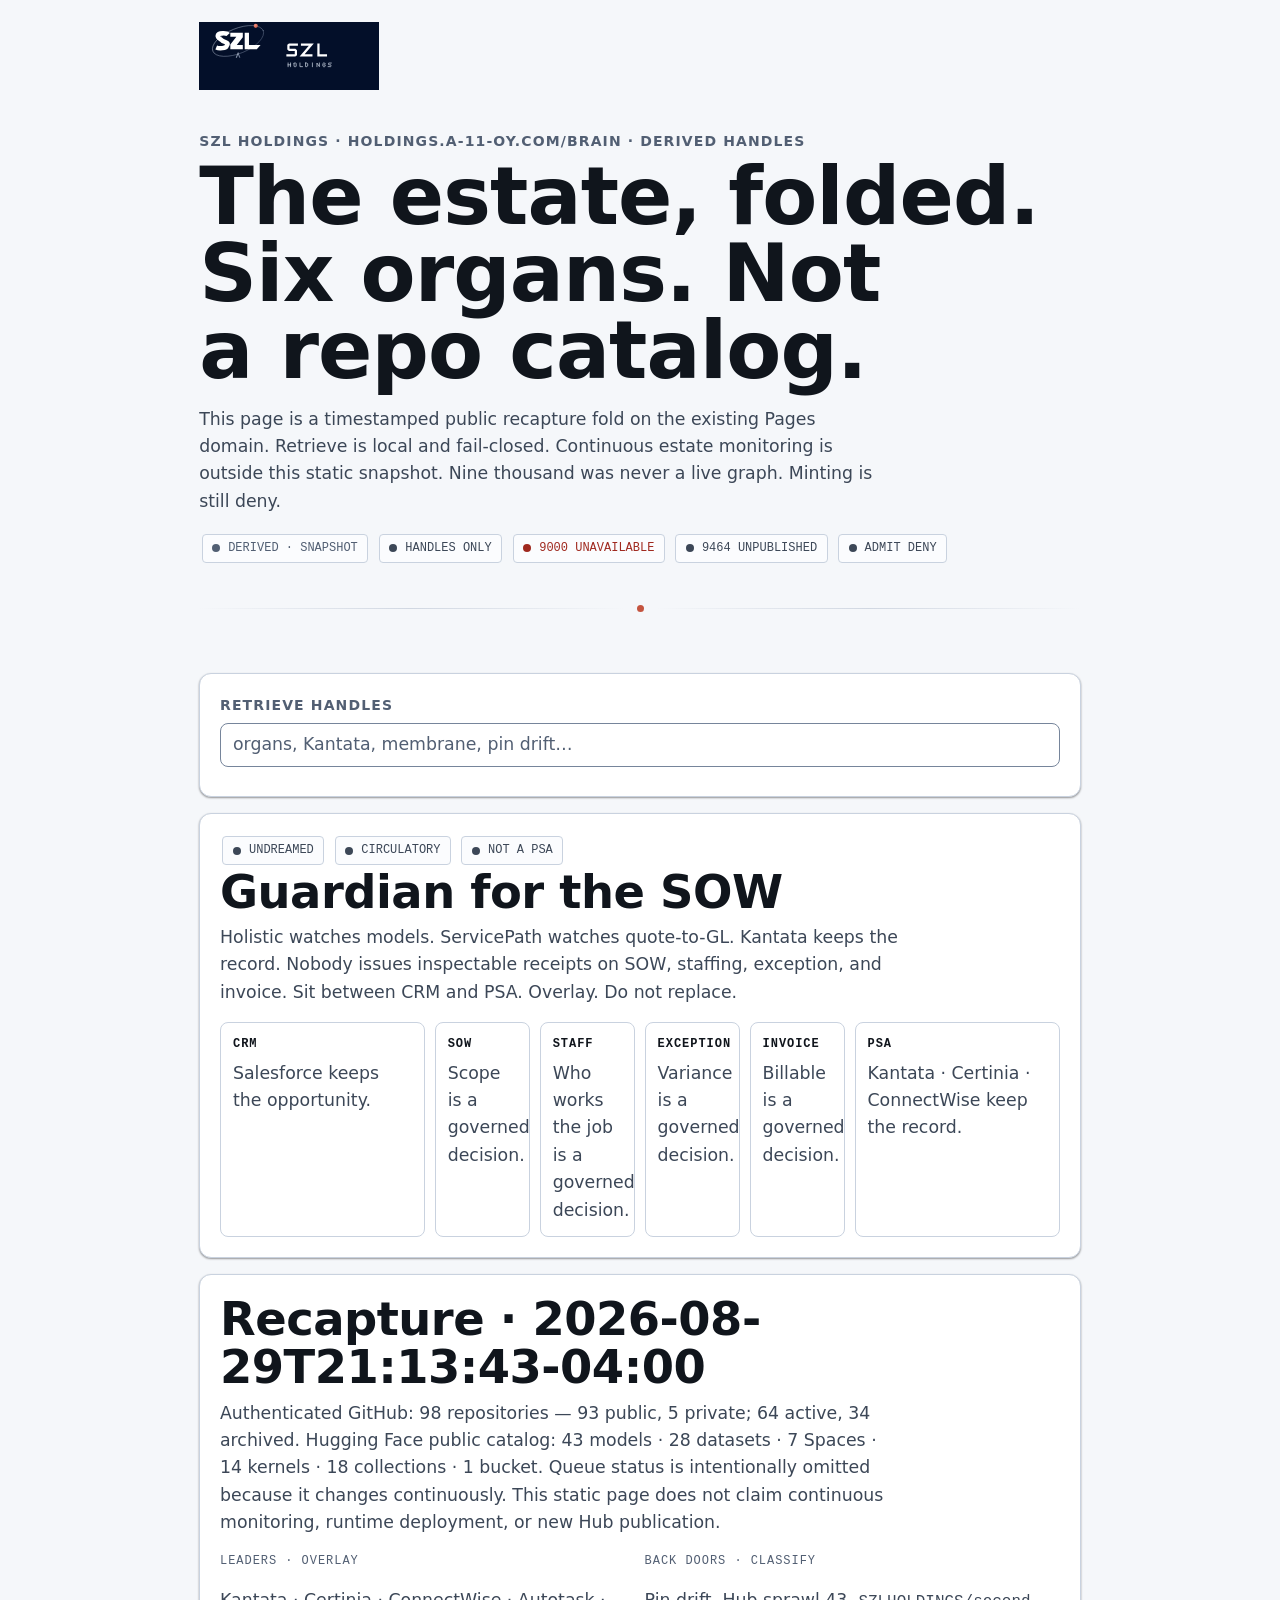
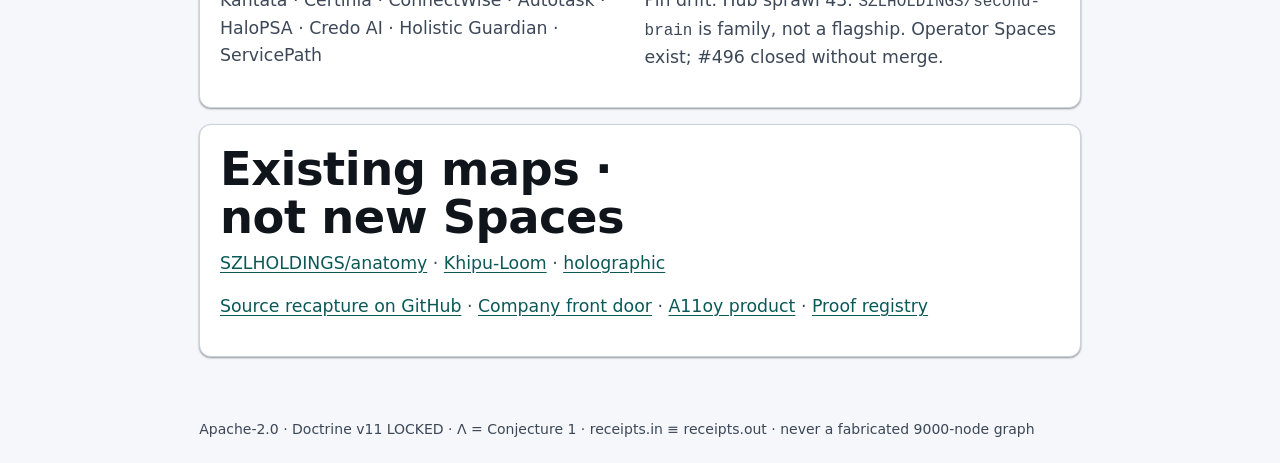
==== commit c0655d22: "feat(brand): finish every public-site page on the founder direction Complete the SZL KANCHAY (founde" ====
--- a/brain/index.html
+++ b/brain/index.html
@@ -18,6 +18,9 @@
 <style>
 header,main,footer{max-width:920px;margin:0 auto;padding:1.4rem 1.2rem}
 header .eyebrow{margin:0}
+.brand-mark{display:inline-block;margin:0 0 var(--space-8)}
+.brand-mark img{display:block;width:180px;height:auto} /* LOGO_USAGE: horizontal lockup >= 180px wide */
+header .orbit-rule{margin:var(--space-10) 0 0}
 h1{margin:.4rem 0 1rem}
 h2{margin:0 0 .5rem}
 .lede{color:var(--text-sub);max-width:62ch}
@@ -36,6 +39,7 @@
 ul.handles li{border-top:var(--border-hairline) solid var(--border-subtle);padding:.55rem 0}
 ul.handles p{margin:0 0 .25rem}
 .k{font-family:var(--font-mono);font-size:var(--text-xs);letter-spacing:var(--tracking-caps);text-transform:uppercase;color:var(--text-ghost)}
+.panel p a{text-decoration:underline}
 footer{color:var(--text-sub);font-size:var(--text-sm)}
 main:focus{outline:none}
 </style>
@@ -44,6 +48,7 @@
 <body>
 <a class="skip-link" href="#main">Skip to main content</a>
 <header>
+  <a class="brand-mark" href="/" aria-label="SZL Holdings home"><img src="/assets/szl/logos/szl_logo_horizontal.svg" alt="" width="180" height="68"></a>
   <p class="eyebrow">SZL Holdings · holdings.a-11-oy.com/brain · derived handles</p>
   <h1>The estate, folded. Six organs. Not a repo catalog.</h1>
   <p class="lede">This page is a timestamped public recapture fold on the existing Pages domain. Retrieve is local and fail-closed. Continuous estate monitoring is outside this static snapshot. Nine thousand was never a live graph. Minting is still deny.</p>
@@ -52,6 +57,7 @@
   <span class="chip chip-unavailable">9000 UNAVAILABLE</span>
   <span class="chip">9464 UNPUBLISHED</span>
   <span class="chip">ADMIT DENY</span>
+  <div class="orbit-rule" aria-hidden="true"><span class="orbit-rule__node"></span></div>
 </header>
 <main id="main" tabindex="-1">
   <section class="panel card">
--- a/assets/szl-responsive-apex-v3.css
+++ b/assets/szl-responsive-apex-v3.css
@@ -3,8 +3,8 @@
  * Mobile-first company-front-door composition for holdings.a-11-oy.com.
  * The apex remains a static front door; dynamic runtime functions live at the
  * canonical A11oy Space and are linked honestly by the published pages.
- * Focus and panel radius resolve to SZL KANCHAY founder tokens
- * (/assets/szl/szl-design-system.css); fallbacks keep the layer usable without it.
+ * Panel radius resolves to the SZL KANCHAY founder token --radius-lg
+ * (/assets/szl/szl-design-system.css); the fallback keeps the layer usable without it.
  */
 
 :root {
@@ -143,9 +143,8 @@
 }
 
 :where(button, [role="button"], a, input, select, textarea, summary, [tabindex]):focus-visible {
-  outline: var(--border-focus, max(2px, .14em)) solid transparent;
-  outline-offset: 2px;
-  box-shadow: var(--shadow-focus, 0 0 0 max(2px, .14em) currentColor);
+  outline: max(2px, .14em) solid currentColor;
+  outline-offset: 3px;
 }
 
 :where(input:not([type="checkbox"]):not([type="radio"]), select, textarea) {
